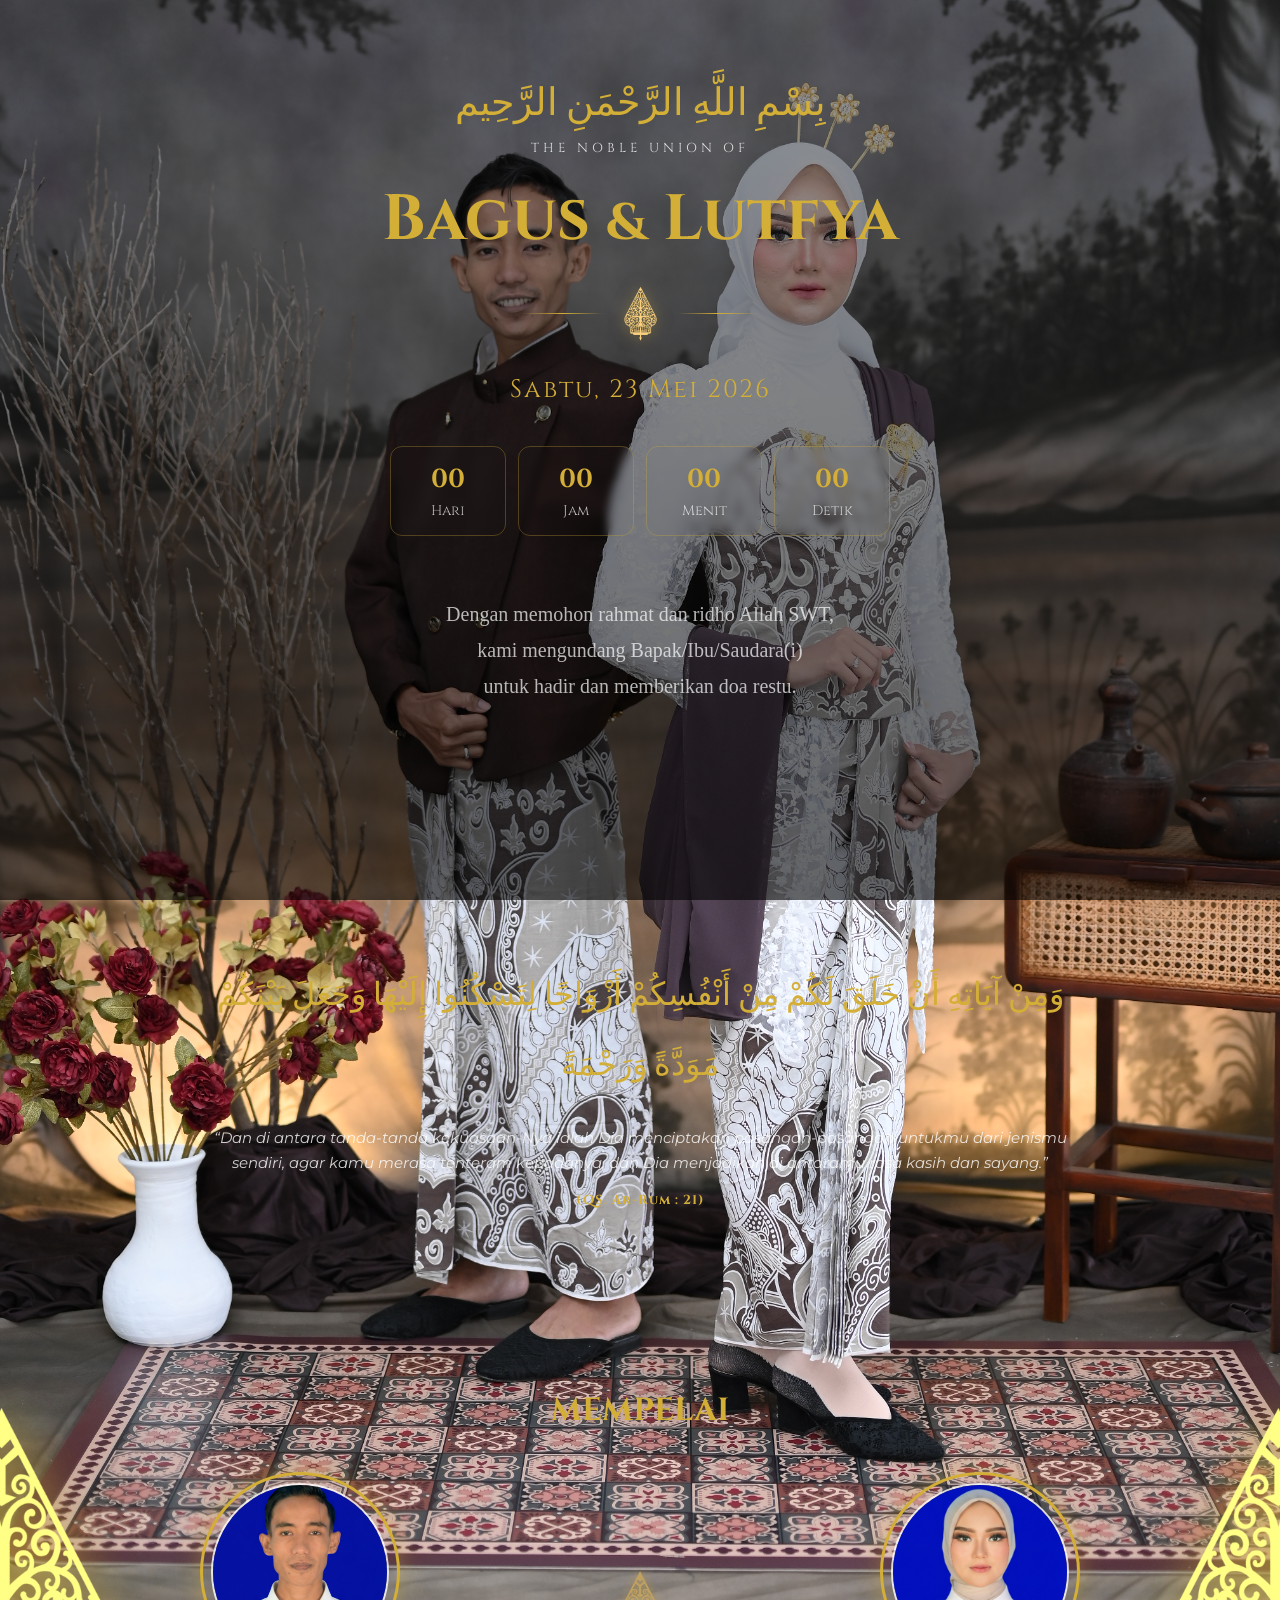
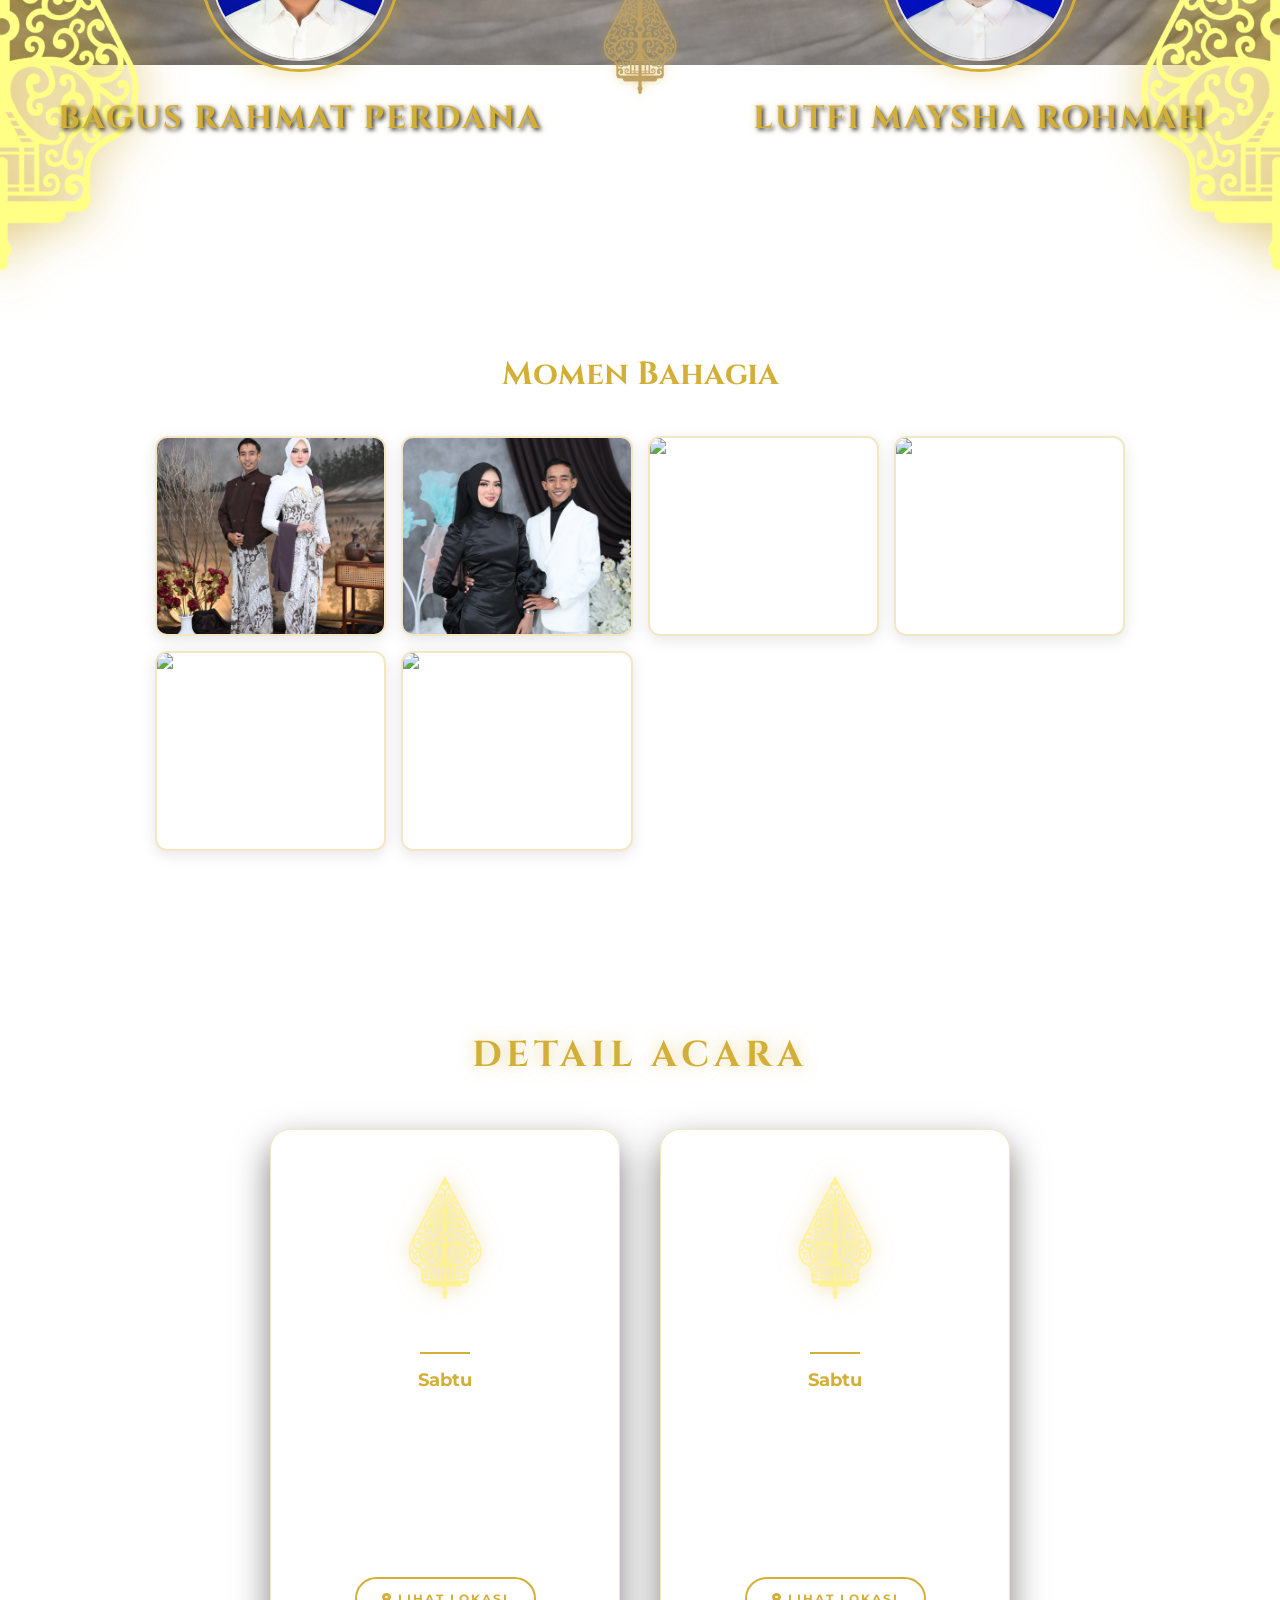
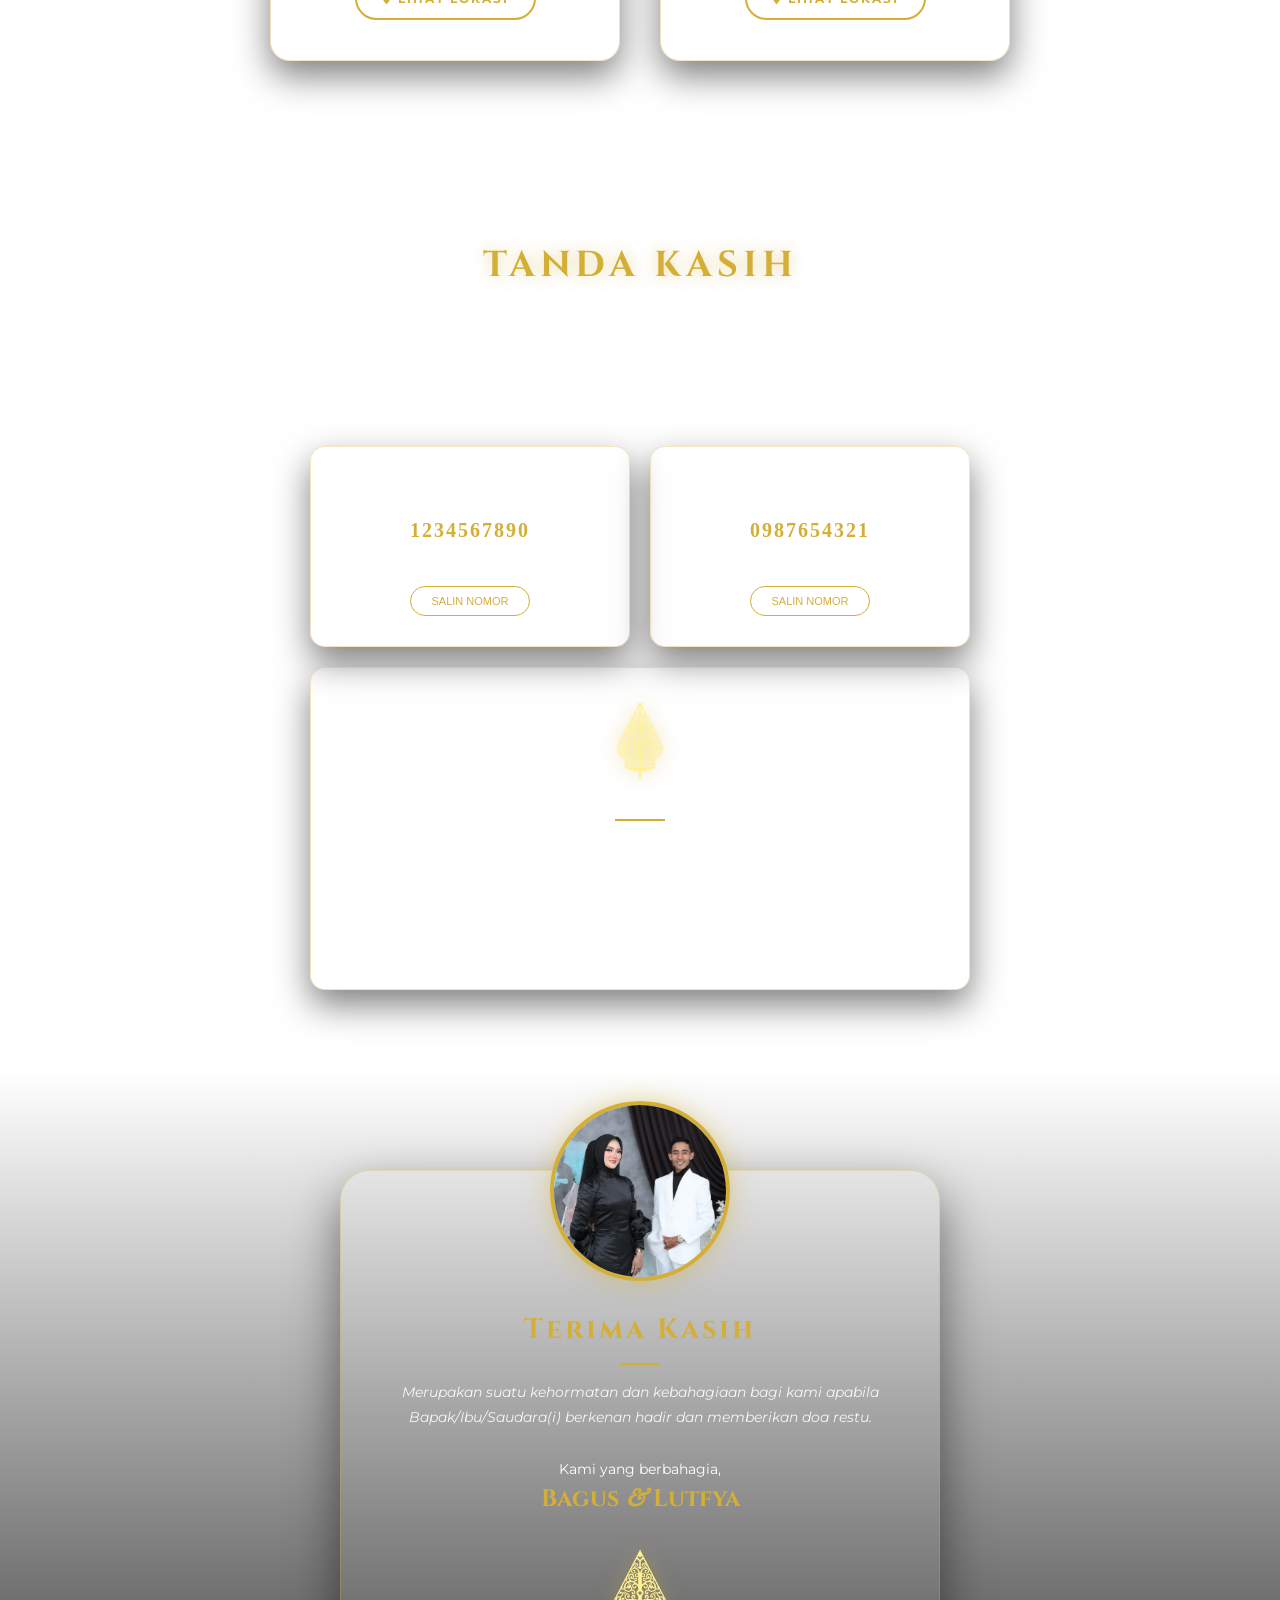
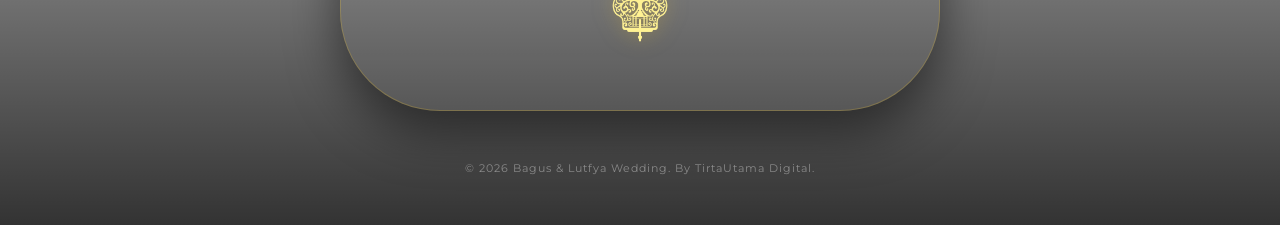
==== Halaman.html @ c31b5582 "Initial commit undangan" ====
<!DOCTYPE html>
<html lang="id">
<head>
    <meta charset="UTF-8">
    <meta name="viewport" content="width=device-width, initial-scale=1.0">
    <title>Undangan Pernikahan Bagus & Lutfya</title>

    <link href="https://fonts.googleapis.com/css2?family=Cinzel:wght@400;700&family=Alice&family=Montserrat:wght@300;400;600&display=swap" rel="stylesheet">
    <link rel="stylesheet" href="https://cdnjs.cloudflare.com/ajax/libs/font-awesome/6.5.1/css/all.min.css">
    <link rel="stylesheet" href="style.css">
</head>

<body class="invitation-open">

    <main class="invitation-content" id="invitation">
        
        <section class="section hero-section" id="home">
            <div class="hero-inner">
                <p class="bismillah">بِسْمِ اللَّهِ الرَّحْمَنِ الرَّحِيم</p>
                <p class="hero-top-text">THE NOBLE UNION OF</p>
                
                <h2 class="hero-title">
                    Bagus <span>&</span> Lutfya
                </h2>

                <div class="hero-divider">
                    <span class="line"></span>
                    <img src="gunung.png" class="gunungan-mini-header" alt="Gunungan">
                    <span class="line"></span>
                </div>

                <p class="hero-date">Sabtu, 23 Mei 2026</p>

                <div class="countdown-container">
                    <div class="countdown-item">
                        <span id="days">00</span>
                        <p>Hari</p>
                    </div>
                    <div class="countdown-item">
                        <span id="hours">00</span>
                        <p>Jam</p>
                    </div>
                    <div class="countdown-item">
                        <span id="minutes">00</span>
                        <p>Menit</p>
                    </div>
                    <div class="countdown-item">
                        <span id="seconds">00</span>
                        <p>Detik</p>
                    </div>
                </div>

                <p class="hero-text">
                    Dengan memohon rahmat dan ridho Allah SWT,<br>
                    kami mengundang Bapak/Ibu/Saudara(i)<br>
                    untuk hadir dan memberikan doa restu.
                </p>
            </div>
        </section>

        <section class="section ayat-section">
            <div class="container">
                <div class="ayat-box">
                    <p class="ayat-arab">
                        وَمِنْ آيَاتِهِ أَنْ خَلَقَ لَكُمْ مِنْ أَنْفُسِكُمْ أَزْوَاجًا لِتَسْكُنُوا إِلَيْهَا وَجَعَلَ بَيْنَكُمْ مَوَدَّةً وَرَحْمَةً
                    </p>
                    <p class="ayat-terjemah">
                        “Dan di antara tanda-tanda kekuasaan-Nya ialah Dia menciptakan pasangan-pasangan untukmu dari jenismu sendiri, agar kamu merasa tenteram kepadanya, dan Dia menjadikan di antaramu rasa kasih dan sayang.”
                    </p>
                    <p class="ayat-sumber">(QS. Ar-Rum : 21)</p>
                </div>
            </div>
        </section>

        <section class="section mempelai-section">
    <img src="gunung.png" class="gunungan-bg left" alt="Hiasan Kiri">
    <img src="gunung.png" class="gunungan-bg right" alt="Hiasan Kanan">

    <div class="mempelai-container">
        <h2 class="section-title">MEMPELAI</h2>

        <div class="mempelai-flex">
            <div class="mempelai-box">
                <div class="img-wrapper">
                    <img src="Mas Bagus.jpg" class="mempelai-img" alt="Bagus">
                </div>
                <h3 class="mempelai-name">Bagus Rahmat Perdana</h3>
                <p class="mempelai-parent">Putra dari <br> <b>Bapak Moch Winarto & Ibu Hermin Naningsih</b></p>
            </div>

            <div class="middle-divider">
                <img src="gunung.png" class="gunungan-mini-center" alt="Divider">
            </div>

            <div class="mempelai-box">
                <div class="img-wrapper">
                    <img src="Mbak Maysa.jpg" class="mempelai-img" alt="Lutfya">
                </div>
                <h3 class="mempelai-name">Lutfi Maysha Rohmah</h3>
                <p class="mempelai-parent">Putri dari <br> <b>Bapak Riyadi & Ibu Parinten</b></p>
            </div>
        </div>
    </div>
</section>

    <section class="section gallery-section" id="galeri">
    <div class="container">
        <h2 class="section-title">Momen Bahagia</h2>
        <div class="gallery-grid">
            <div class="gallery-item"><img src="P2.JPG" alt="Momen 1"></div>
            <div class="gallery-item"><img src="P3.JPG" alt="Momen 2"></div>
            <div class="gallery-item"><img src="foto3.jpg" alt="Momen 3"></div>
            <div class="gallery-item"><img src="foto4.jpg" alt="Momen 4"></div>
            <div class="gallery-item"><img src="foto5.jpg" alt="Momen 5"></div>
            <div class="gallery-item"><img src="foto6.jpg" alt="Momen 6"></div>
        </div>
    </div>
</section>

        <section class="detail-acara-section">
    <div class="container">
        <h2 class="section-title-gold">Detail Acara</h2>
        
        <div class="event-grid">
            <div class="event-card">
                <div class="event-icon">
                    <img src="gunung.png" alt="Gunungan">
                </div>
                <h3>Akad Nikah</h3>
                <div class="divider-gold"></div>
                <p class="event-day">Sabtu</p>
                <p class="event-date">23 Mei 2026</p>
                <p class="event-time">Pukul 09.00 WIB</p>
                <p class="event-location">Dsn. Gobed RT 01 RW 02, Ds. Pondokagung, Kasembon, Kab. Malang</p>
                
                <a href="https://maps.google.com/?q=Dsn.+Gobed+Malang" target="_blank" class="btn-maps">
                    <i class="fas fa-map-marker-alt"></i> LIHAT LOKASI
                </a>
            </div>

            <div class="event-card">
                <div class="event-icon">
                    <img src="gunung.png" alt="Gunungan">
                </div>
                <h3>Resepsi</h3>
                <div class="divider-gold"></div>
                <p class="event-day">Sabtu</p>
                <p class="event-date">23 Mei 2026</p>
                <p class="event-time">Pukul 12.00 – 20.00 WIB</p>
                <p class="event-location">Dsn. Gobed RT 01 RW 02, Ds. Pondokagung, Kasembon, Kab. Malang</p>
                
                <a href="https://maps.google.com/?q=Dsn.+Gobed+Malang" target="_blank" class="btn-maps">
                    <i class="fas fa-map-marker-alt"></i> LIHAT LOKASI
                </a>
            </div>
        </div>
    </div>
</section>

<section class="gift-section">
    <div class="container">
        <h2 class="section-title-gold">Tanda Kasih</h2>
        <p class="gift-intro">Doa restu Anda merupakan karunia yang sangat berarti bagi kami. Namun jika memberi adalah ungkapan kasih Anda, Anda dapat memberikan kado secara cashless melalui:</p>
        
        <div class="bank-grid">
            <div class="gift-card">
                <img src="https://upload.wikimedia.org/wikipedia/commons/5/5c/Bank_Central_Asia.svg" class="bank-logo" alt="BCA">
                <p class="account-number" id="rek-bagus">1234567890</p>
                <p class="account-name">a.n Bagus Rahmat Perdana</p>
                <button class="btn-copy" onclick="copyText('rek-bagus')">SALIN NOMOR</button>
            </div>

            <div class="gift-card">
                <img src="https://upload.wikimedia.org/wikipedia/commons/a/ad/Bank_Mandiri_logo_2016.svg" class="bank-logo" alt="Mandiri">
                <p class="account-number" id="rek-lutfi">0987654321</p>
                <p class="account-name">a.n Lutfi Maysha Rohmah</p>
                <button class="btn-copy" onclick="copyText('rek-lutfi')">SALIN NOMOR</button>
            </div>
        </div>

        <div class="address-grid">
            <div class="gift-card full-width">
                <div class="event-icon">
                    <img src="gunung.png" style="width: 50px;" alt="Gunungan">
                </div>
                <h3>Kirim Kado</h3>
                <div class="divider-gold"></div>
                <p class="address-text">
                    <strong>Alamat Pengiriman:</strong><br>
                    Dsn. Gobed RT 01 RW 02, Ds. Pondokagung,<br>
                    Kasembon, Kab. Malang
                </p>
                <p class="account-name">Penerima: Bagus / Lutfya</p>
            </div>
        </div>
    </div>
</section>

       <footer class="footer-thanks">
    <div class="container">
        <div class="thanks-card">
            <div class="thanks-photo-wrapper">
                <img src="Bagusfoter.JPG" alt="Bagus & Lutfya" class="thanks-img">
                <div class="photo-frame-gold"></div>
            </div>

            <div class="thanks-content">
                <h2 class="thanks-title">Terima Kasih</h2>
                <div class="divider-gold-small"></div>
                
                <p class="closing-text">
                    Merupakan suatu kehormatan dan kebahagiaan bagi kami apabila Bapak/Ibu/Saudara(i) berkenan hadir dan memberikan doa restu.
                </p>

                <div class="footer-signature">
                    <p class="footer-warm">Kami yang berbahagia,</p>
                    <h3 class="footer-nama">Bagus <span>&</span> Lutfya</h3>
                </div>
            </div>
            
            <img src="gunung.png" class="gunungan-footer" alt="Gunungan">
        </div>
        
        <p class="copyright">© 2026 Bagus & Lutfya Wedding. By TirtaUtama Digital.</p>
    </div>
</footer>

    </main>

    <script>
        document.addEventListener("DOMContentLoaded", () => {
            const targetDate = new Date("May 23, 2026 09:00:00").getTime();

            const updateCountdown = setInterval(() => {
                const now = new Date().getTime();
                const diff = targetDate - now;

                if (diff < 0) {
                    clearInterval(updateCountdown);
                    return;
                }

                const d = Math.floor(diff / (1000 * 60 * 60 * 24));
                const h = Math.floor((diff % (1000 * 60 * 60 * 24)) / (1000 * 60 * 60));
                const m = Math.floor((diff % (1000 * 60 * 60)) / (1000 * 60));
                const s = Math.floor((diff % (1000 * 60)) / 1000);

                document.getElementById("days").innerText = d < 10 ? "0" + d : d;
                document.getElementById("hours").innerText = h < 10 ? "0" + h : h;
                document.getElementById("minutes").innerText = m < 10 ? "0" + m : m;
                document.getElementById("seconds").innerText = s < 10 ? "0" + s : s;
            }, 1000);
        });
    </script>
</body>
</html>
---- style.css ----
/* ============================================================
   BAGIAN 1: KODE FLYER (TIDAK BERUBAH - TETAP ASLI)
============================================================ */
* {
    margin: 0;
    padding: 0;
    box-sizing: border-box;
}

body {
    font-family: 'Montserrat', sans-serif;
    color: #fff;
    min-height: 100vh;
    overflow: hidden; /* Mencegah scroll di halaman cover */
    
    /* BACKGROUND UTAMA - Menggunakan foto Bagus.JPG */
    background: linear-gradient(rgba(0, 0, 0, 0.45), rgba(0, 0, 0, 0.45)), 
                url("bagus.JPG") no-repeat;
    background-size: cover;
    background-position: center 29%; 
    background-attachment: fixed;
    
    display: flex;
    justify-content: center;
    align-items: center;
}

/* ================================
   OVERLAY LAYOUT
================================ */
.overlay {
    width: 100%;
    height: 100vh;
    display: flex;
    justify-content: center;
    align-items: center;
    padding: 20px;
}

/* ================================
   CARD (GLASS EFFECT) + GUNUNGAN
================================ */
.card {
    position: relative; /* Wadah untuk gunungan ::before & ::after */
    width: 100%;
    max-width: 400px;
    padding: 50px 30px;
    text-align: center;


    /* Animasi Muncul */
    animation: fadeInUp 1.5s ease-out;
    z-index: 10;
}

/* --- GUNUNGAN KIRI --- */
.card::before {
    content: "";
    position: absolute;
    left: -80px; /* Posisi di luar kiri kartu */
    bottom: -10px;
    width: 150px; 
    height: 220px;
    background: url('gunung.png') no-repeat center; /* Pastikan file ada */
    background-size: contain;
    z-index: -1; /* Di bawah kartu */
    opacity: 0.8;
    filter: drop-shadow(0 0 10px rgba(212, 175, 55, 0.6));
}

/* --- GUNUNGAN KANAN --- */
.card::after {
    content: "";
    position: absolute;
    right: -80px; /* Posisi di luar kanan kartu */
    bottom: -10px;
    width: 150px;
    height: 220px;
    background: url('gunung.png') no-repeat center;
    background-size: contain;
    z-index: -1;
    opacity: 0.8;
    transform: scaleX(-1); /* Membalik gambar agar simetris */
    filter: drop-shadow(0 0 10px rgba(212, 175, 55, 0.6));
}

@keyframes fadeInUp {
    from { opacity: 0; transform: translateY(40px); }
    to { opacity: 1; transform: translateY(0); }
}

/* ================================
   TEXT STYLING
================================ */
.subtitle {
    font-size: 10px;
    text-transform: uppercase;
    letter-spacing: 4px;
    margin-bottom: 25px;
    color: #f1f1f1;
    opacity: 0.8;
}

.title {
    font-family: 'Bodoni Moda', serif; 
    font-size: 42px;
    font-weight: 400;
    line-height: 1.1;
    margin-bottom: 15px;
    color: #d4af37; /* Gold */
    text-shadow: 2px 2px 10px rgba(0,0,0,0.5);
}

.title span {
    font-size: 28px;
    display: block;
    color: #fff;
    margin: 5px 0;
}

.divider {
    width: 50px;
    height: 2px;
    background: #d4af37;
    margin: 20px auto;
}

.date {
    font-size: 14px;
    letter-spacing: 3px;
    margin-bottom: 30px;
    display: inline-block;
}

.invite-text {
    font-size: 12px;
    font-style: italic;
    opacity: 0.8;
    margin-bottom: 10px;
}

.guest {
    font-size: 26px;
    font-weight: 600;
    margin-bottom: 35px;
    color: #fff;
}

/* ================================
   BUTTON
================================ */
.btn {
    background: linear-gradient(135deg, #d4af37, #b8962e);
    color: #fff;
    border: none;
    padding: 15px 35px;
    border-radius: 50px;
    font-size: 13px;
    font-weight: 600;
    text-transform: uppercase;
    letter-spacing: 1px;
    cursor: pointer;
    transition: 0.3s;
    box-shadow: 0 10px 20px rgba(0,0,0,0.2);
}

.btn:hover {
    transform: scale(1.05);
    background: linear-gradient(135deg, #e5c05b, #d4af37);
}

.note {
    font-size: 10px;
    opacity: 0.6;
    margin-top: 30px;
}

/* ============================================================
   BAGIAN 2: PERBAIKAN TOTAL HALAMAN UTAMA (INDEX.HTML)
   KODE DI BAWAH HANYA JALAN DI HALAMAN UNDANGAN
============================================================ */

/* Reset Body Khusus Halaman Utama (Agar tidak merusak Flyer) */
body:has(.invitation-content) {
    display: block; 
    overflow-y: auto;
    height: auto;
}

.invitation-content {
    width: 100%;
    margin: 0;
    padding: 0;
    text-align: center; 
}

/* --- HERO SECTION REPAIR --- */
/* Menggunakan !important agar tidak kalah dengan background body flyer */
body:has(.invitation-content) {
    display: block; 
    overflow-y: auto;
    height: auto;
    
    /* P2.JPG sekarang menjadi background statis untuk seluruh halaman index */
    background: linear-gradient(rgba(0,0,0,0.4), rgba(0,0,0,0.6)), 
                url("P2.JPG") no-repeat center center !important;
    background-size: cover !important;
    background-position: center 25% !important;
    background-attachment: fixed !important; /* Foto P2 tetap diam saat di-scroll */
}

.hero-inner {
    width: 100%;
    max-width: 800px;
    margin: 0 auto;
    display: flex;
    flex-direction: column;
    align-items: center;
}

.bismillah {
    font-family: 'Alice', serif;
    font-size: 38px !important; 
    color: #d4af37;
    margin-bottom: 15px;
    width: 100%;
    text-align: center;
    display: block;
}

.hero-top-text {
    font-family: 'Cinzel', serif;
    letter-spacing: 4px;
    font-size: 13px;
    opacity: 0.8;
    color: #fff;
}

.hero-title {
    font-family: 'Cinzel', serif;
    font-size: clamp(32px, 8vw, 64px); 
    font-weight: 700;
    color: #d4af37;
    margin: 25px 0;
    line-height: 1.2;
}

.hero-title span {
    font-size: 0.8em;
    color: #d4af37;
}

.hero-divider {
    display: flex;
    align-items: center;
    justify-content: center;
    gap: 20px;
    margin-bottom: 30px;
}

.gunungan-mini {
    width: 45px; 
    height: auto;
    filter: drop-shadow(0 0 8px rgba(212, 175, 55, 0.4));
}

.line {
    width: 80px;
    height: 1px;
    background: linear-gradient(to right, transparent, #d4af37, transparent);
}

.hero-date {
    font-family: 'Cinzel', serif;
    font-size: 25px;
    letter-spacing: 2px;
    color: #d4af37;
}

/* --- COUNTDOWN BOX --- */
.countdown-container {
    display: flex;
    justify-content: center;
    flex-wrap: nowrap; 
    gap: 12px;
    margin: 40px auto;
    width: 90%;
    max-width: 500px;
}

.countdown-item {
    border: 1px solid rgba(212, 175, 55, 0.3);
    padding: 15px 5px;
    border-radius: 12px;
    flex: 1;
    backdrop-filter: blur(4px);
}

.countdown-item span {
    display: block;
    font-size: 26px;
    font-weight: 700;
    color: #d4af37;
    font-family: 'Cinzel', serif;
}

.countdown-item p {
    font-family: 'Cinzel', serif;
    font-size: 14px;
    color: rgba(255,255,255,0.7);
    margin-top: 4px;
}


.hero-text {
    color: rgba(255,255,255,0.7);
    font-size: 20px;
    line-height: 1.8;
    margin-top: 20px;
    font-weight: 400;
    max-width: 600px;
    margin-left: auto;
    margin-right: auto;
    font-family: 'Playfair Display', serif;
}



/* --- SECTION GLOBAL --- */
/* Agar tidak menimpa hero, gunakan selector yang lebih spesifik */
.invitation-content .section {
    padding: 80px 20px;
    width: 100%;
    position: relative;
    background: transparent;
}

/* Pengecualian agar background Hero tidak tertutup hitam */
.invitation-content .hero-section.section {
    background-color: transparent;
}

.section-title {
    font-family: 'Cinzel', serif;
    font-size: 32px;
    color: #d4af37;
    margin-bottom: 40px;
}

/* --- GALLERY GRID --- */
.gallery-grid {
    display: grid;
    grid-template-columns: repeat(2, 1fr); 
    grid-gap: 10px;
    max-width: 1000px;
    margin: 0 auto;
}

@media (min-width: 768px) {
    .gallery-grid { grid-template-columns: repeat(4, 1fr); }
}

.gallery-item {
    border-radius: 10px;
    overflow: hidden;
    height: 200px;
    border: 1px solid rgba(212, 175, 55, 0.1);
}

.gallery-item img {
    width: 100%;
    height: 100%;
    object-fit: cover;
}

/* ============================================================
   PERBAIKAN: TEKS UNDANGAN & SECTION AYAT (TRANSPARAN)
============================================================ */
.invitation-content .ayat-section {
    padding: 100px 20px;
    width: 100%;
    display: block;
}

.invitation-content .ayat-box {
    max-width: 900px;
    margin: 0 auto;
    text-align: center;
}

/* 3. Perbaikan Teks Arab */
.invitation-content .ayat-arab {
    font-family: 'Alice', serif;
    font-size: clamp(20px, 5vw, 32px);
    color: #d4af37; /* Warna Emas */
    line-height: 2.2;
    margin-top: 75px;
    margin-bottom: 25px;
    display: block;
    direction: rtl; /* Memastikan format Arab dari kanan */
}

/* 4. Perbaikan Terjemahan & Sumber */
.invitation-content .ayat-terjemah {
    font-family: 'Montserrat', sans-serif;
    font-size: clamp(12px, 3.5vw, 15px);
    color: rgba(255, 255, 255, 0.8);
    font-style: italic;
    line-height: 1.7;
    margin-bottom: 15px;
    display: block;
}

.invitation-content .ayat-sumber {
    font-family: 'Cinzel', serif;
    font-size: 13px;
    color: #d4af37;
    letter-spacing: 1px;
    font-weight: bold;
    display: block;
}



/* ============================================================
   PENGATURAN SEMUA GUNUNGAN (UKURAN MANDIRI)
============================================================ */

/* 1. Gunungan di Header (Paling Atas) - Dibuat Kecil */
.gunungan-mini-header {
    width: 35px !important; /* Ukuran kecil agar tidak merusak layout atas */
    height: auto;
    filter: brightness(1.3) drop-shadow(0 0 8px rgba(212, 175, 55, 0.5));
    display: block;
    margin: 0 auto;
}

/* 2. Gunungan di Tengah (Antara Mempelai) - Ukuran Sedang */
.gunungan-mini-center {
    width: 80px !important; /* Ukuran sedang agar terlihat sebagai pembatas */
    height: auto;
    filter: brightness(1.5) drop-shadow(0 0 15px rgba(212, 175, 55, 0.8));
    display: block;
    margin: 0 auto;
}

/* 3. Gunungan Besar di Samping (Kanan & Kiri) - Dominan & Terang */
.gunungan-bg {
    position: absolute; /* Kunci agar tidak mendorong konten lain */
    bottom: -20px;
    height: 90%; /* Menjulang tinggi ke atas */
    z-index: 1;
    /* Warna emas dibuat sangat terang/dominan */
    filter: brightness(1.7) saturate(1.4) drop-shadow(0 0 25px rgba(212, 175, 55, 0.9));
    opacity: 1;
    pointer-events: none;
}

.gunungan-bg.left {
    left: -149px; /* Muncul setengah */
}

.gunungan-bg.right {
    right: -149px;
    transform: scaleX(-1); /* Balik arah */
}

/* ============================================================
   PENYESUAIAN CONTAINER (AGAR STABIL)
============================================================ */

/* Container Utama */
.mempelai-flex {
    display: flex;
    justify-content: center;
    align-items: center;
    gap: 20px;
    flex-wrap: wrap; /* Izinkan elemen turun ke bawah di HP */
    position: relative;
}

/* Pengaturan Box Mempelai */
.mempelai-box {
    flex: 1;
    min-width: 280px; /* Mencegah konten terlalu ciut */
    text-align: center;
    z-index: 2;
}

/* Frame Foto Lingkaran agar tetap Bulat Sempurna */
.img-wrapper {
    width: 160px;
    height: 160px;
    margin: 0 auto 15px;
    border-radius: 50%;
    border: 3px solid #d4af37;
    overflow: hidden;
    box-shadow: 0 0 15px rgba(212, 175, 55, 0.4);
}

.mempelai-img {
    width: 100%;
    height: 100%;
    object-fit: cover; /* Menjaga foto tetap proporsional */
}

/* Divider Gunungan Tengah */
.middle-divider {
    display: flex;
    justify-content: center;
    align-items: center;
    flex: 0 0 auto;
}

.gunungan-mini-center {
    width: 80px; /* Ukuran gunungan tengah */
    height: auto;
    filter: drop-shadow(0 0 5px rgba(212, 175, 55, 0.5));
}

/* ============================================================
   KHUSUS TAMPILAN HP (Agar Rapi Kembali)
============================================================ */
@media (max-width: 480px) {
    .mempelai-flex {
        flex-direction: column; /* Susun Mempelai Atas-Bawah */
        gap: 30px;
    }

    .mempelai-box {
        width: 100%;
        min-width: unset;
    }

    /* Mengubah Gunungan Tengah menjadi Pembatas Horizontal di HP */
    .middle-divider {
        width: 100%;
        margin: 10px 0;
    }

    .gunungan-mini-center {
        width: 60px; /* Perkecil sedikit di HP */
        transform: rotate(90deg); /* Opsional: Putar gunungan jika ingin estetika berbeda */
    }

    .img-wrapper {
        width: 130px;
        height: 130px;
    }
}

/* ============================================================
   STYLING NAMA MEMPELAI (FONT & WARNA KONSISTEN)
============================================================ */

.mempelai-name {
    /* Menggunakan font yang sama dengan Hero Title */
    font-family: 'Cinzel', serif; 
    
    /* Ukuran responsif: besar di desktop, menyesuaikan di HP */
    font-size: clamp(24px, 5vw, 32px); 
    
    /* Warna Emas Dominan */
    color: #d4af37; 
    
    /* Ketebalan Font */
    font-weight: 700;
    
    /* Spasi antar huruf agar lebih elegan */
    letter-spacing: 2px;
    
    /* Margin untuk jarak dengan foto dan nama orang tua */
    margin: 15px 0 5px 0;
    
    /* Efek bayangan agar teks tetap terbaca tajam di atas background P2.JPG */
    text-shadow: 2px 2px 4px rgba(0, 0, 0, 0.8), 
                 0 0 10px rgba(212, 175, 55, 0.3);
    
    text-transform: uppercase; /* Opsional: jika ingin huruf besar semua seperti di Hero */
}

/* Styling tambahan untuk keterangan 'Putra dari/Putri dari' agar fontnya kontras */
.mempelai-parent {
    font-family: 'Cormorant Garamond', serif;
    font-size: 15px;
    color: rgba(255, 255, 255, 0.9);
    line-height: 1.6;
    font-weight: 400;
}

.mempelai-parent b {
    color: #fff; /* Nama orang tua sedikit lebih terang */
    font-weight: 600;
}

/* ============================================================
   STYLING FOTO MEMPELAI (RAPI & ELEGAN)
============================================================ */

.img-wrapper {
    position: relative;
    /* Ukuran bingkai foto */
    width: 200px; 
    height: 200px;
    margin: 0 auto 25px auto; /* Center secara horizontal & jarak ke nama */
    
    /* Membuat bentuk lingkaran */
    border-radius: 50%;
    
    /* Memberikan jarak antara foto dan garis border emas */
    padding: 8px; 
    
    /* Border Emas Luar */
    border: 3px solid #d4af37;
    
    /* Efek Cahaya Emas di sekitar foto */
    box-shadow: 0 0 25px rgba(212, 175, 55, 0.4);
    
    background: transparent;
    display: flex;
    align-items: center;
    justify-content: center;
}

.mempelai-img {
    width: 100%;
    height: 100%;
    
    /* KUNCI: Foto otomatis terpotong rapi menjadi bulat */
    object-fit: cover; 
    border-radius: 50%;
    
    /* Border Putih tipis di dalam untuk pemisah */
    border: 2px solid rgba(255, 255, 255, 0.8);
    
    /* Animasi halus saat hover */
    transition: transform 0.5s ease;
}

/* Efek saat mouse mendekat (Opsional) */
.img-wrapper:hover .mempelai-img {
    transform: scale(1.05); /* Foto sedikit membesar */
}

/* Responsif untuk HP */
@media (max-width: 480px) {
    .img-wrapper {
        width: 150px;
        height: 150px;
    }
}

/* ============================================================
   GALLERY SECTION - 6 BOX (3 ATAS, 3 BAWAH)
============================================================ */

/* Container Utama Galeri */
.gallery-section {
    padding: 60px 0;
    background-color: transparent; /* Sesuaikan dengan tema Anda */
}

.gallery-grid {
    display: grid;
    /* Desktop: Otomatis membagi kolom berdasarkan lebar layar */
    grid-template-columns: repeat(auto-fit, minmax(200px, 1fr)); 
    gap: 15px; /* Jarak antar foto */
    padding: 0 15px;
}

.gallery-item {
    width: 100%;
    /* Membuat kotak foto menjadi persegi sempurna (Instagram Style) */
    aspect-ratio: 1 / 1; 
    overflow: hidden;
    border-radius: 12px; /* Sudut tumpul yang elegan */
    border: 2px solid rgba(212, 175, 55, 0.3); /* Bingkai gold tipis */
    box-shadow: 0 4px 15px rgba(0,0,0,0.1);
}

.gallery-item img {
    width: 100%;
    height: 100%;
    object-fit: cover; /* PENTING: Foto memenuhi kotak tanpa menjadi gepeng */
    display: block;
    transition: transform 0.4s ease;
}

/* Efek Zoom saat foto disentuh */
.gallery-item:hover img {
    transform: scale(1.1);
}

/* ============================================================
   PENYESUAIAN KHUSUS HP (Agar Rapih & Tidak Menumpuk)
============================================================ */
@media (max-width: 480px) {
    .gallery-grid {
        /* Memaksa tampilan 2 KOLOM di HP */
        grid-template-columns: repeat(2, 1fr); 
        gap: 10px; /* Jarak lebih rapat untuk layar kecil */
        padding: 0 10px;
    }

    .section-title {
        font-size: 1.6rem;
        margin-bottom: 30px;
    }
}

/* ============================================================
   DETAIL ACARA - MEWAH & ELEGANT DESIGN
============================================================ */

.detail-acara-section {
    padding: 100px 20px;
    background: url('P2.JPG') no-repeat center center/cover attachment fixed;
    position: relative;
    text-align: center;
}

/* Overlay gelap agar teks terbaca */
.detail-acara-section::before {
    content: "";
    position: absolute;
    top: 0; left: 0; width: 100%; height: 100%;
    z-index: 1;
}

.detail-acara-section .container {
    position: relative;
    z-index: 2;
}

.section-title-gold {
    font-family: 'Cinzel', serif;
    color: #d4af37;
    font-size: 36px;
    margin-bottom: 50px;
    text-transform: uppercase;
    letter-spacing: 5px;
    text-shadow: 0 0 15px rgba(212, 175, 55, 0.5);
}

/* Grid Layout */
.event-grid {
    display: flex;
    justify-content: center;
    gap: 40px;
    flex-wrap: wrap;
}

/* Kartu Event Elegan */
.event-card {
    background: rgba(255, 255, 255, 0.05); /* Glassmorphism */
    border: 1px solid rgba(212, 175, 55, 0.3);
    padding: 40px;
    border-radius: 20px;
    width: 350px;
    transition: all 0.4s ease;
    box-shadow: 0 15px 35px rgba(0, 0, 0, 0.5);
}

.event-card:hover {
    transform: translateY(-15px);
    border-color: #d4af37;
    box-shadow: 0 20px 40px rgba(212, 175, 55, 0.2);
}

.event-icon img {
    width: 80px; 
    height: auto;
    filter: brightness(1.5) drop-shadow(0 0 10px rgba(212, 175, 55, 0.5)); 
    margin-bottom: 20px;
    display: block;
    margin: 0 auto;
}

.event-card h3 {
    font-family: 'Cinzel', serif;
    color: #fff;
    font-size: 24px;
    margin-bottom: 10px;
}

.divider-gold {
    width: 50px;
    height: 2px;
    background: #d4af37;
    margin: 15px auto;
}

.event-day {
    color: #d4af37;
    font-weight: 700;
    font-size: 18px;
    margin-bottom: 5px;
}

.event-date {
    font-size: 22px;
    color: #fff;
    font-weight: 600;
    margin-bottom: 10px;
}

.event-time {
    color: rgba(255, 255, 255, 0.8);
    font-style: italic;
    margin-bottom: 15px;
}

.event-location {
    font-size: 14px;
    line-height: 1.6;
    color: rgba(255, 255, 255, 0.9);
    margin-bottom: 30px;
    min-height: 80px;
}

/* TOMBOL GOOGLE MAPS MEWAH */
.btn-maps {
    display: inline-block;
    padding: 12px 25px;
    background: transparent;
    border: 2px solid #d4af37;
    color: #d4af37;
    text-decoration: none;
    font-weight: 700;
    font-size: 12px;
    letter-spacing: 2px;
    border-radius: 50px;
    transition: all 0.3s ease;
}

.btn-maps:hover {
    background: #d4af37;
    color: #000;
    box-shadow: 0 0 20px rgba(212, 175, 55, 0.6);
}

/* Responsif HP */
@media (max-width: 768px) {
    .event-grid {
        flex-direction: column;
        align-items: center;
    }
    .event-card {
        width: 100%;
        max-width: 320px;
    }
}

/* ============================================================
   GIFT SECTION - MEWAH & ELEGAN
============================================================ */
.gift-section {
    padding: 80px 20px;
    text-align: center;
}

.gift-intro {
    font-family: 'Cinzel', serif;
    color: #fff;
    max-width: 600px;
    margin: 0 auto 40px auto;
    font-size: 14px;
    line-height: 1.6;
}

/* Grid Rekening */
.bank-grid {
    font-family: 'Cinzel', serif;
    display: flex;
    justify-content: center;
    gap: 20px;
    flex-wrap: wrap;
    margin-bottom: 20px;
}

/* Grid Alamat */
.address-grid {
    font-family: 'Great Vibes', cursive;
    display: flex;
    justify-content: center;
    margin-top: 20px;
}

/* Base Card Style */
.gift-card {
    background: rgba(255, 255, 255, 0.05); /* Glassmorphism */
    border: 1px solid rgba(212, 175, 55, 0.3);
    box-shadow: 0 15px 35px rgba(0, 0, 0, 0.5);
    padding: 30px;
    border-radius: 15px;
    width: 320px;
    transition: all 0.3s ease;
}

.gift-card.full-width {
    width: 660px; /* Gabungan 2 card + gap */
}

.gift-card:hover {
    border-color: #d4af37;
    transform: translateY(-5px);
}

.bank-logo {
    height: 30px;
    margin-bottom: 20px;
    filter: brightness(0) invert(1); /* Membuat logo jadi putih agar elegan */
}

.account-number {
    font-family: 'Playfair Display', serif;
    font-size: 20px;
    color: #d4af37;
    font-weight: 700;
    letter-spacing: 2px;
    margin-bottom: 5px;
}

.account-name {
    color: #fff;
    font-size: 14px;
    margin-bottom: 20px;
}

.address-text {
    color: #fff;
    margin-bottom: 10px;
    line-height: 1.6;
}

/* Button Salin */
.btn-copy {
    background: transparent;
    border: 1px solid #d4af37;
    color: #d4af37;
    padding: 8px 20px;
    border-radius: 50px;
    font-size: 11px;
    cursor: pointer;
    transition: 0.3s;
}

.btn-copy:hover {
    background: #d4af37;
    color: #000;
}

/* ============================================================
   FOOTER THANKS - MEWAH & PREMIUM
============================================================ */
.footer-thanks {
    padding: 100px 20px 50px;
    background: linear-gradient(to bottom, transparent, rgba(0,0,0,0.8));
    position: relative;
    text-align: center;
}

.thanks-card {
    max-width: 600px;
    margin: 0 auto;
    background: rgba(255, 255, 255, 0.03);
    border: 1px solid rgba(212, 175, 55, 0.3);
    border-radius: 30px 30px 100px 100px; /* Bentuk unik melengkung di bawah */
    padding: 60px 40px;
    box-shadow: 0 20px 50px rgba(0,0,0,0.5);
    position: relative;
}

/* ============================================================
   FOOTER THANKS - MEWAH & PREMIUM
============================================================ */
.footer-thanks {
    padding: 100px 20px 50px;
    background: linear-gradient(to bottom, transparent, rgba(0,0,0,0.8));
    position: relative;
    text-align: center;
}

.thanks-card {
    max-width: 600px;
    margin: 0 auto;
    background: rgba(255, 255, 255, 0.03);
    border: 1px solid rgba(212, 175, 55, 0.3);
    border-radius: 30px 30px 100px 100px; /* Bentuk unik melengkung di bawah */
    padding: 60px 40px;
    box-shadow: 0 20px 50px rgba(0,0,0,0.5);
    position: relative;
}

/* Foto Mempelai Berdua */
.thanks-photo-wrapper {
    width: 180px;
    height: 180px;
    margin: -130px auto 30px; /* Foto naik ke atas memotong border */
    position: relative;
    z-index: 5;
}

.thanks-img {
    width: 100%;
    height: 100%;
    object-fit: cover;
    border-radius: 50%;
    border: 4px solid #d4af37;
    box-shadow: 0 0 25px rgba(212, 175, 55, 0.5);
}

/* Judul & Teks */
.thanks-title {
    font-family: 'Cinzel', serif;
    color: #d4af37;
    font-size: 28px;
    letter-spacing: 3px;
    margin-bottom: 10px;
}

.divider-gold-small {
    width: 40px;
    height: 2px;
    background: #d4af37;
    margin: 15px auto;
}

.closing-text {
    font-family: 'Montserrat', sans-serif;
    color: rgba(255, 255, 255, 0.9);
    font-size: 14px;
    line-height: 1.8;
    margin-bottom: 30px;
    font-style: italic;
}

.footer-warm {
    color: #fff;
    font-size: 14px;
    margin-bottom: 5px;
}

.footer-nama {
    font-family: 'Cinzel', serif;
    color: #d4af37;
    font-size: 24px;
    font-weight: 700;
}

.footer-nama span {
    font-family: 'Alice', serif;
    font-style: italic;
}

/* Penutup Gunungan */
.gunungan-footer {
    width: 60px;
    margin-top: 30px;
    filter: brightness(1.5) drop-shadow(0 0 10px rgba(212, 175, 55, 0.5));
}

.copyright {
    margin-top: 50px;
    font-size: 11px;
    color: rgba(255, 255, 255, 0.4);
    letter-spacing: 1px;
}

/* Responsive Mobile */
@media (max-width: 576px) {
    .thanks-card {
        padding: 60px 20px 40px;
        margin-top: 80px;
    }
    .thanks-photo-wrapper {
        width: 150px;
        height: 150px;
        margin-top: -110px;
    }
}


/* --- RESPONSIVE MOBILE FIX --- */
@media (max-width: 480px) {
    .hero-title { font-size: 38px; }
    .bismillah { font-size: 28px !important; }
    .countdown-container { gap: 6px; }
    .countdown-item span { font-size: 20px; }
    .line { width: 40px; }
    .hero-text { font-size: 14px; padding: 0 10px; }
}
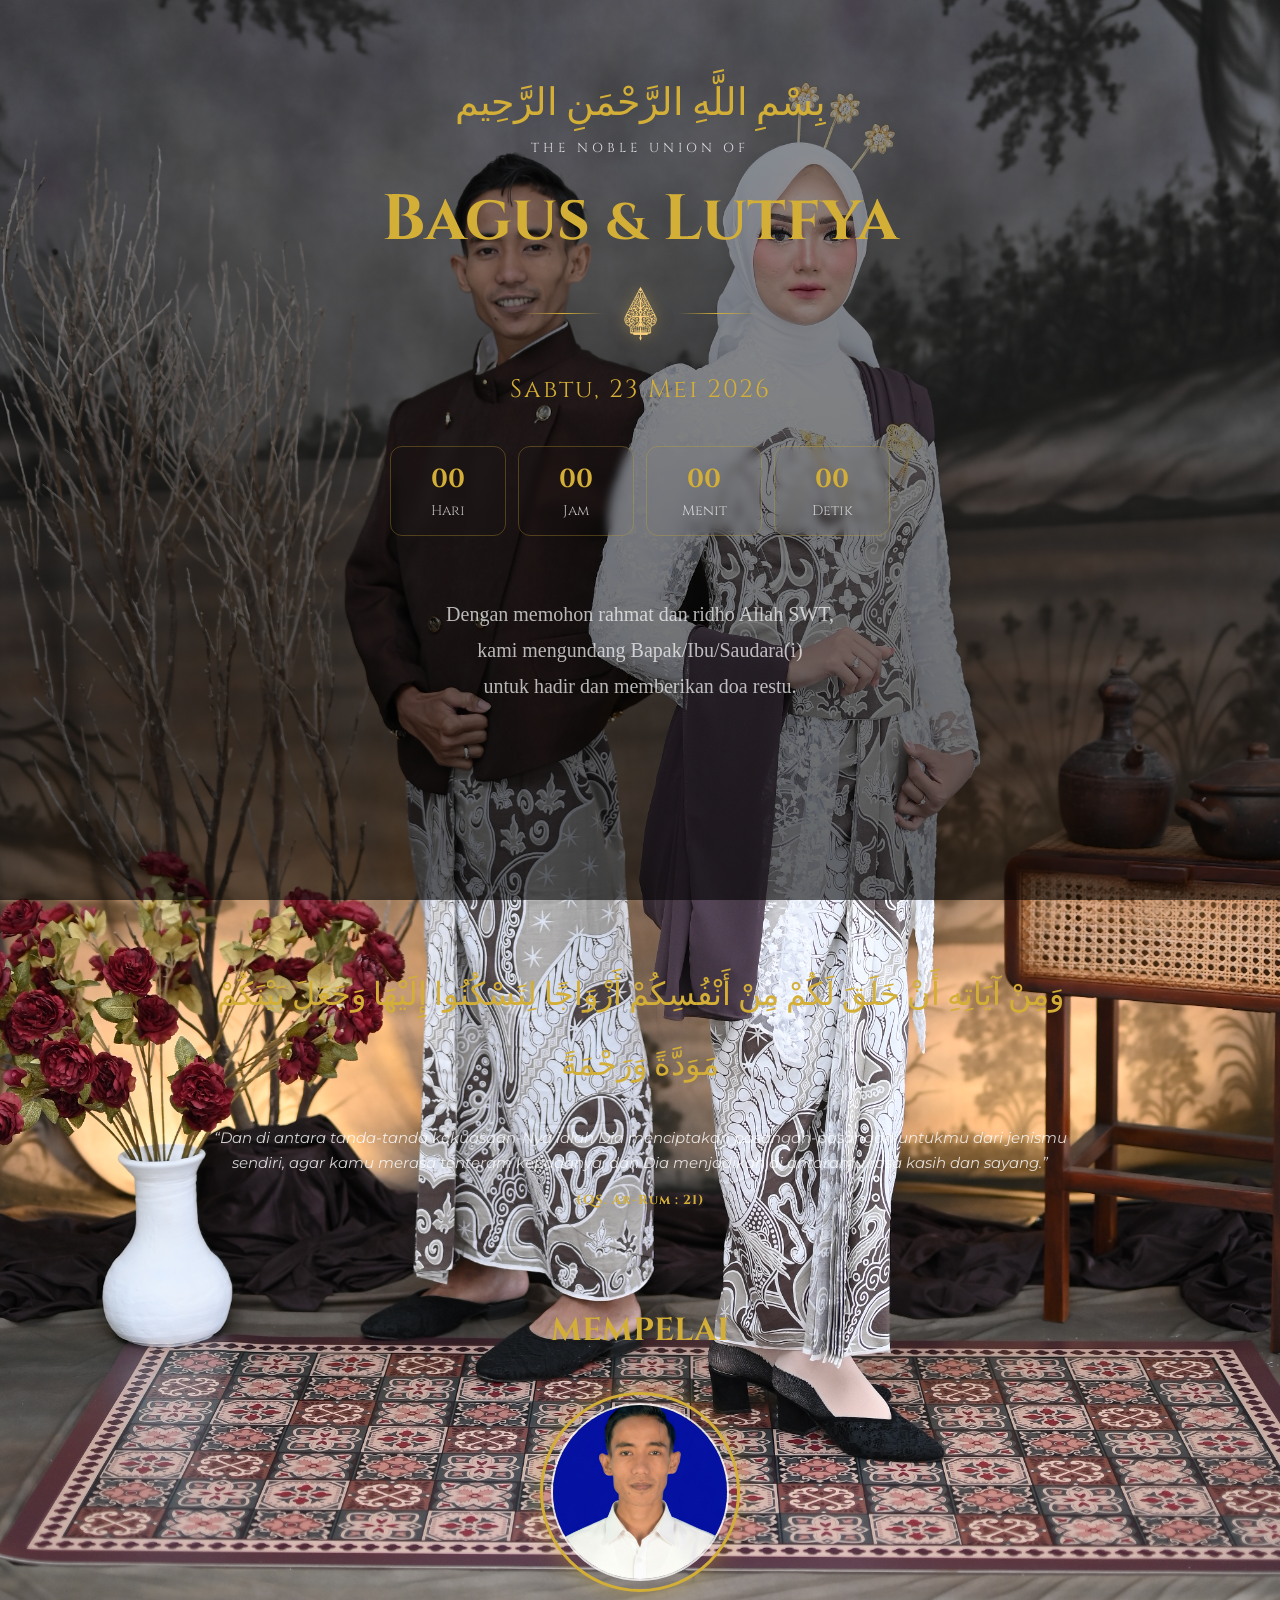
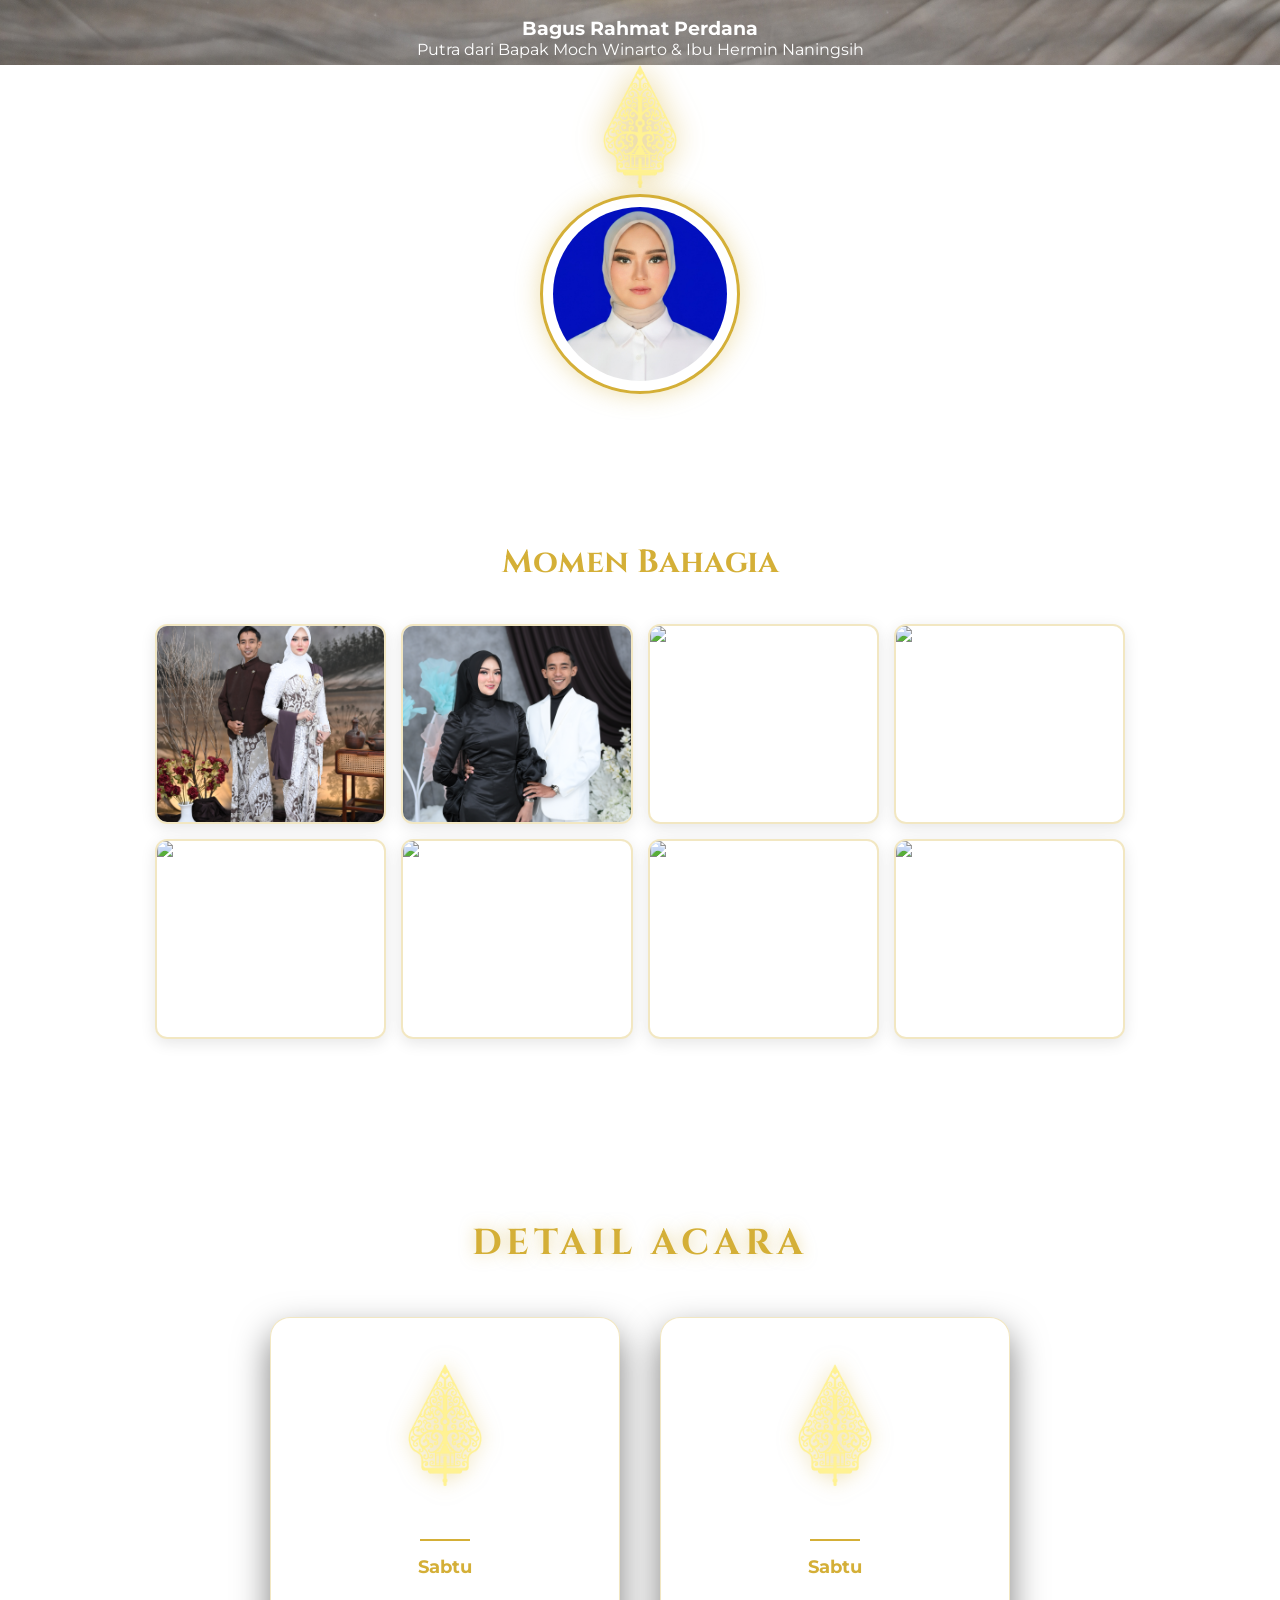
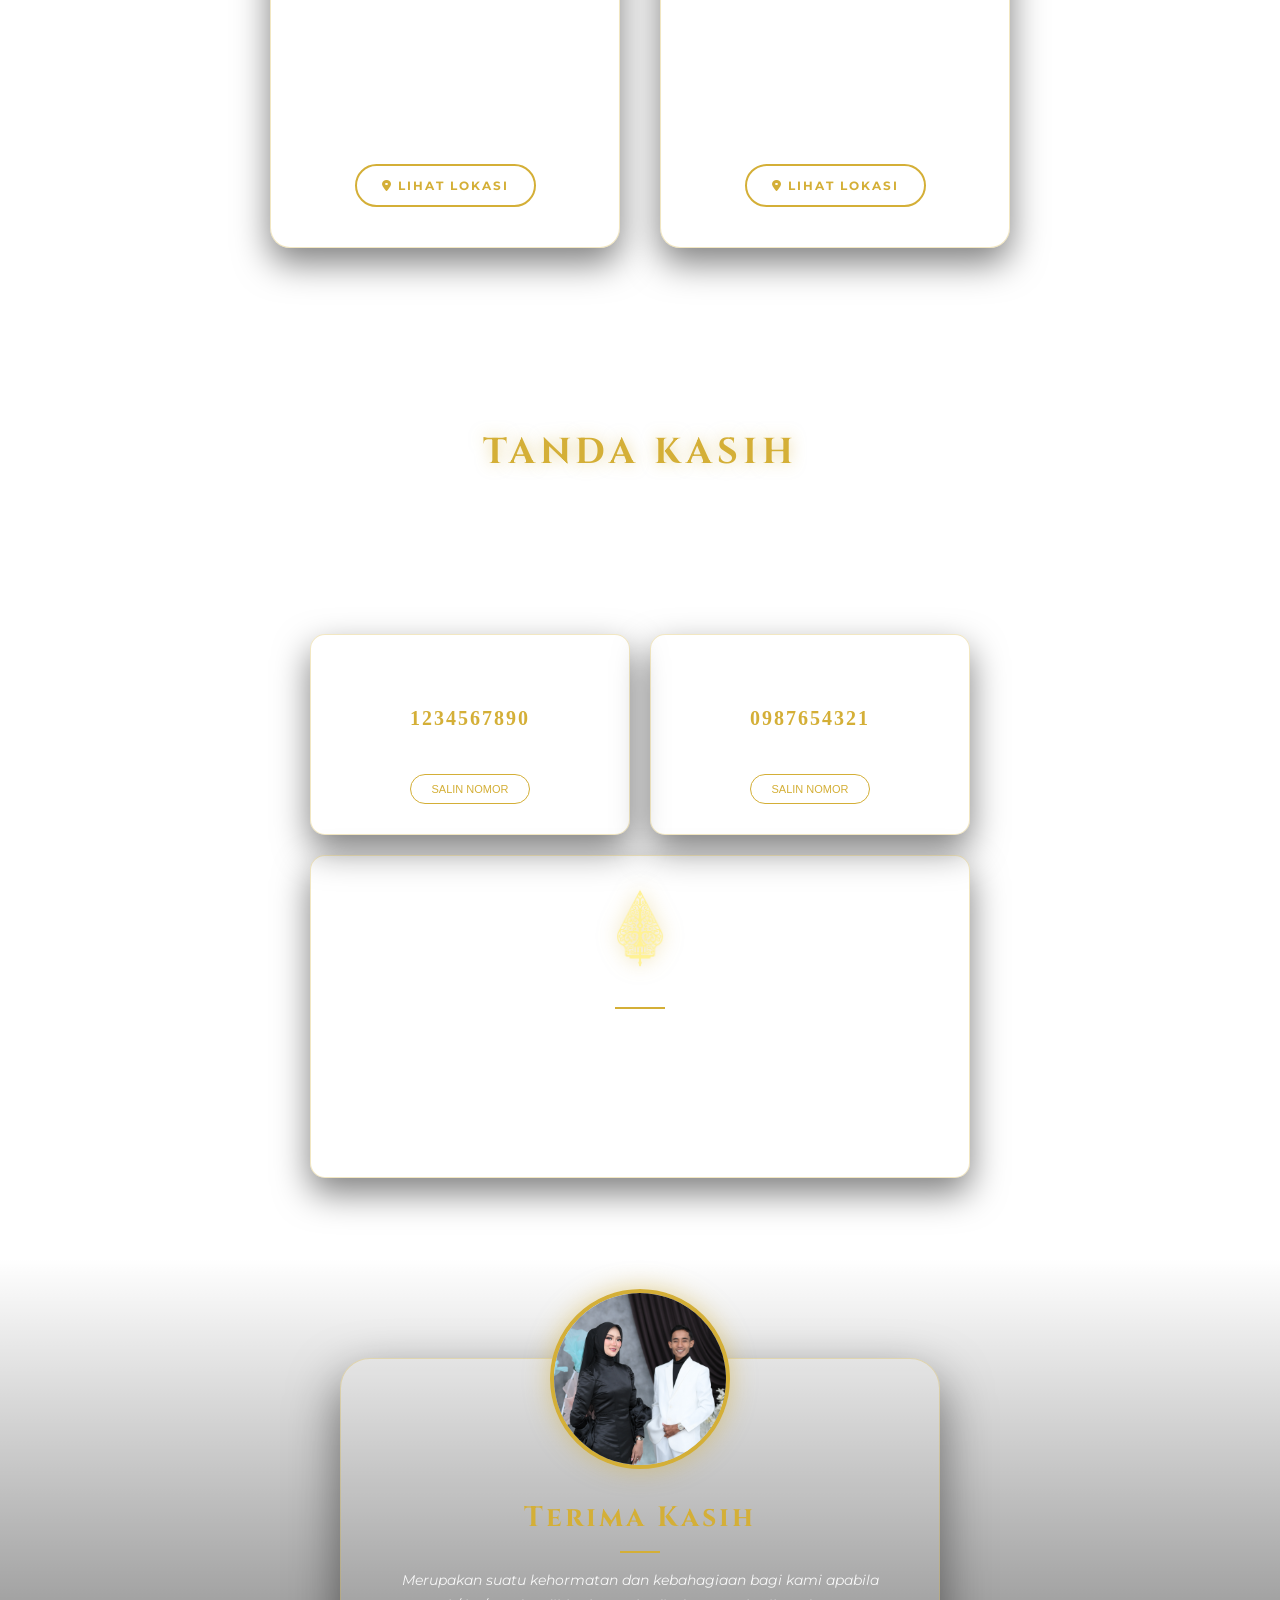
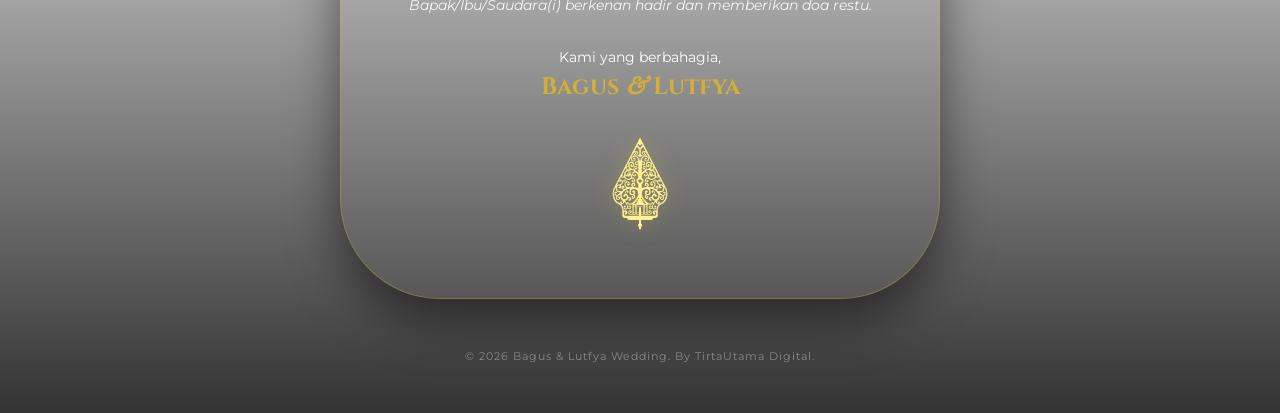
==== commit 3a964612: "Update isi undangan" ====
--- a/Halaman.html
+++ b/Halaman.html
@@ -71,33 +71,28 @@
                 </div>
             </div>
         </section>
-
-        <section class="section mempelai-section">
-    <img src="gunung.png" class="gunungan-bg left" alt="Hiasan Kiri">
-    <img src="gunung.png" class="gunungan-bg right" alt="Hiasan Kanan">
-
     <div class="mempelai-container">
         <h2 class="section-title">MEMPELAI</h2>
 
         <div class="mempelai-flex">
             <div class="mempelai-box">
                 <div class="img-wrapper">
-                    <img src="Mas Bagus.jpg" class="mempelai-img" alt="Bagus">
+                    <img src="Mas Bagus.jpg" class="mempelai-img">
                 </div>
                 <h3 class="mempelai-name">Bagus Rahmat Perdana</h3>
-                <p class="mempelai-parent">Putra dari <br> <b>Bapak Moch Winarto & Ibu Hermin Naningsih</b></p>
+                <p>Putra dari Bapak Moch Winarto & Ibu Hermin Naningsih</p>
             </div>
 
             <div class="middle-divider">
-                <img src="gunung.png" class="gunungan-mini-center" alt="Divider">
+                <img src="gunung.png" class="gunungan-mini-center">
             </div>
 
             <div class="mempelai-box">
                 <div class="img-wrapper">
-                    <img src="Mbak Maysa.jpg" class="mempelai-img" alt="Lutfya">
+                    <img src="Mbak Maysa.jpg" class="mempelai-img">
                 </div>
                 <h3 class="mempelai-name">Lutfi Maysha Rohmah</h3>
-                <p class="mempelai-parent">Putri dari <br> <b>Bapak Riyadi & Ibu Parinten</b></p>
+                <p>Putri dari Bapak Riyadi & Ibu Parinten</p>
             </div>
         </div>
     </div>
@@ -112,6 +107,8 @@
             <div class="gallery-item"><img src="foto3.jpg" alt="Momen 3"></div>
             <div class="gallery-item"><img src="foto4.jpg" alt="Momen 4"></div>
             <div class="gallery-item"><img src="foto5.jpg" alt="Momen 5"></div>
+            <div class="gallery-item"><img src="foto6.jpg" alt="Momen 6"></div>
+            <div class="gallery-item"><img src="foto6.jpg" alt="Momen 6"></div>
             <div class="gallery-item"><img src="foto6.jpg" alt="Momen 6"></div>
         </div>
     </div>
--- a/style.css
+++ b/style.css
@@ -448,20 +448,20 @@
 .gunungan-bg {
     position: absolute; /* Kunci agar tidak mendorong konten lain */
     bottom: -20px;
-    height: 90%; /* Menjulang tinggi ke atas */
+    height: 70%; /* Menjulang tinggi ke atas */
     z-index: 1;
     /* Warna emas dibuat sangat terang/dominan */
-    filter: brightness(1.7) saturate(1.4) drop-shadow(0 0 25px rgba(212, 175, 55, 0.9));
+    filter: brightness(1.7) saturate(1.4) drop-shadow(0 0 25px rgba(92, 72, 8, 0.9));
     opacity: 1;
     pointer-events: none;
 }
 
 .gunungan-bg.left {
-    left: -149px; /* Muncul setengah */
+    left: -209px; /* Muncul setengah */
 }
 
 .gunungan-bg.right {
-    right: -149px;
+    right: -209px;
     transform: scaleX(-1); /* Balik arah */
 }
 
@@ -469,128 +469,45 @@
    PENYESUAIAN CONTAINER (AGAR STABIL)
 ============================================================ */
 
-/* Container Utama */
-.mempelai-flex {
-    display: flex;
-    justify-content: center;
-    align-items: center;
-    gap: 20px;
-    flex-wrap: wrap; /* Izinkan elemen turun ke bawah di HP */
+.mempelai-section {
+    position: relative; /* Wajib agar gunungan samping nempel di sini */
+    padding: 60px 0;
+    overflow: hidden;   /* Agar gunungan tidak bikin layar goyang kiri-kanan */
+}
+
+.gunungan-samping {
+    position: absolute;
+    width: 60px;        /* Diperkecil sesuai request */
+    opacity: 0.15;      /* Transparan agar elegan */
+    z-index: 1;         /* Di belakang teks */
+    pointer-events: none;
+}
+
+.gunungan-samping.kiri {
+    left: 0;            /* Mentok kiri */
+    top: 15%;           /* Posisi tinggi rendahnya */
+}
+
+.gunungan-samping.kanan {
+    right: 0;           /* Mentok kanan */
+    top: 45%;           /* Posisi berbeda agar tidak terlalu kaku */
+    transform: scaleX(-1); /* Balik arah gambar */
+}
+
+.mempelai-container {
     position: relative;
-}
-
-/* Pengaturan Box Mempelai */
-.mempelai-box {
-    flex: 1;
-    min-width: 280px; /* Mencegah konten terlalu ciut */
-    text-align: center;
-    z-index: 2;
-}
-
-/* Frame Foto Lingkaran agar tetap Bulat Sempurna */
-.img-wrapper {
-    width: 160px;
-    height: 160px;
-    margin: 0 auto 15px;
-    border-radius: 50%;
-    border: 3px solid #d4af37;
-    overflow: hidden;
-    box-shadow: 0 0 15px rgba(212, 175, 55, 0.4);
-}
-
-.mempelai-img {
-    width: 100%;
-    height: 100%;
-    object-fit: cover; /* Menjaga foto tetap proporsional */
-}
-
-/* Divider Gunungan Tengah */
-.middle-divider {
-    display: flex;
-    justify-content: center;
-    align-items: center;
-    flex: 0 0 auto;
-}
-
-.gunungan-mini-center {
-    width: 80px; /* Ukuran gunungan tengah */
-    height: auto;
-    filter: drop-shadow(0 0 5px rgba(212, 175, 55, 0.5));
-}
-
-/* ============================================================
-   KHUSUS TAMPILAN HP (Agar Rapi Kembali)
-============================================================ */
+    z-index: 2;         /* Memastikan teks di atas gunungan */
+}
+
+/* Penyesuaian HP */
 @media (max-width: 480px) {
     .mempelai-flex {
-        flex-direction: column; /* Susun Mempelai Atas-Bawah */
+        flex-direction: column;
         gap: 30px;
     }
-
-    .mempelai-box {
-        width: 100%;
-        min-width: unset;
+    .gunungan-samping {
+        width: 45px;    /* Di HP dibuat makin kecil agar tidak mengganggu */
     }
-
-    /* Mengubah Gunungan Tengah menjadi Pembatas Horizontal di HP */
-    .middle-divider {
-        width: 100%;
-        margin: 10px 0;
-    }
-
-    .gunungan-mini-center {
-        width: 60px; /* Perkecil sedikit di HP */
-        transform: rotate(90deg); /* Opsional: Putar gunungan jika ingin estetika berbeda */
-    }
-
-    .img-wrapper {
-        width: 130px;
-        height: 130px;
-    }
-}
-
-/* ============================================================
-   STYLING NAMA MEMPELAI (FONT & WARNA KONSISTEN)
-============================================================ */
-
-.mempelai-name {
-    /* Menggunakan font yang sama dengan Hero Title */
-    font-family: 'Cinzel', serif; 
-    
-    /* Ukuran responsif: besar di desktop, menyesuaikan di HP */
-    font-size: clamp(24px, 5vw, 32px); 
-    
-    /* Warna Emas Dominan */
-    color: #d4af37; 
-    
-    /* Ketebalan Font */
-    font-weight: 700;
-    
-    /* Spasi antar huruf agar lebih elegan */
-    letter-spacing: 2px;
-    
-    /* Margin untuk jarak dengan foto dan nama orang tua */
-    margin: 15px 0 5px 0;
-    
-    /* Efek bayangan agar teks tetap terbaca tajam di atas background P2.JPG */
-    text-shadow: 2px 2px 4px rgba(0, 0, 0, 0.8), 
-                 0 0 10px rgba(212, 175, 55, 0.3);
-    
-    text-transform: uppercase; /* Opsional: jika ingin huruf besar semua seperti di Hero */
-}
-
-/* Styling tambahan untuk keterangan 'Putra dari/Putri dari' agar fontnya kontras */
-.mempelai-parent {
-    font-family: 'Cormorant Garamond', serif;
-    font-size: 15px;
-    color: rgba(255, 255, 255, 0.9);
-    line-height: 1.6;
-    font-weight: 400;
-}
-
-.mempelai-parent b {
-    color: #fff; /* Nama orang tua sedikit lebih terang */
-    font-weight: 600;
 }
 
 /* ============================================================
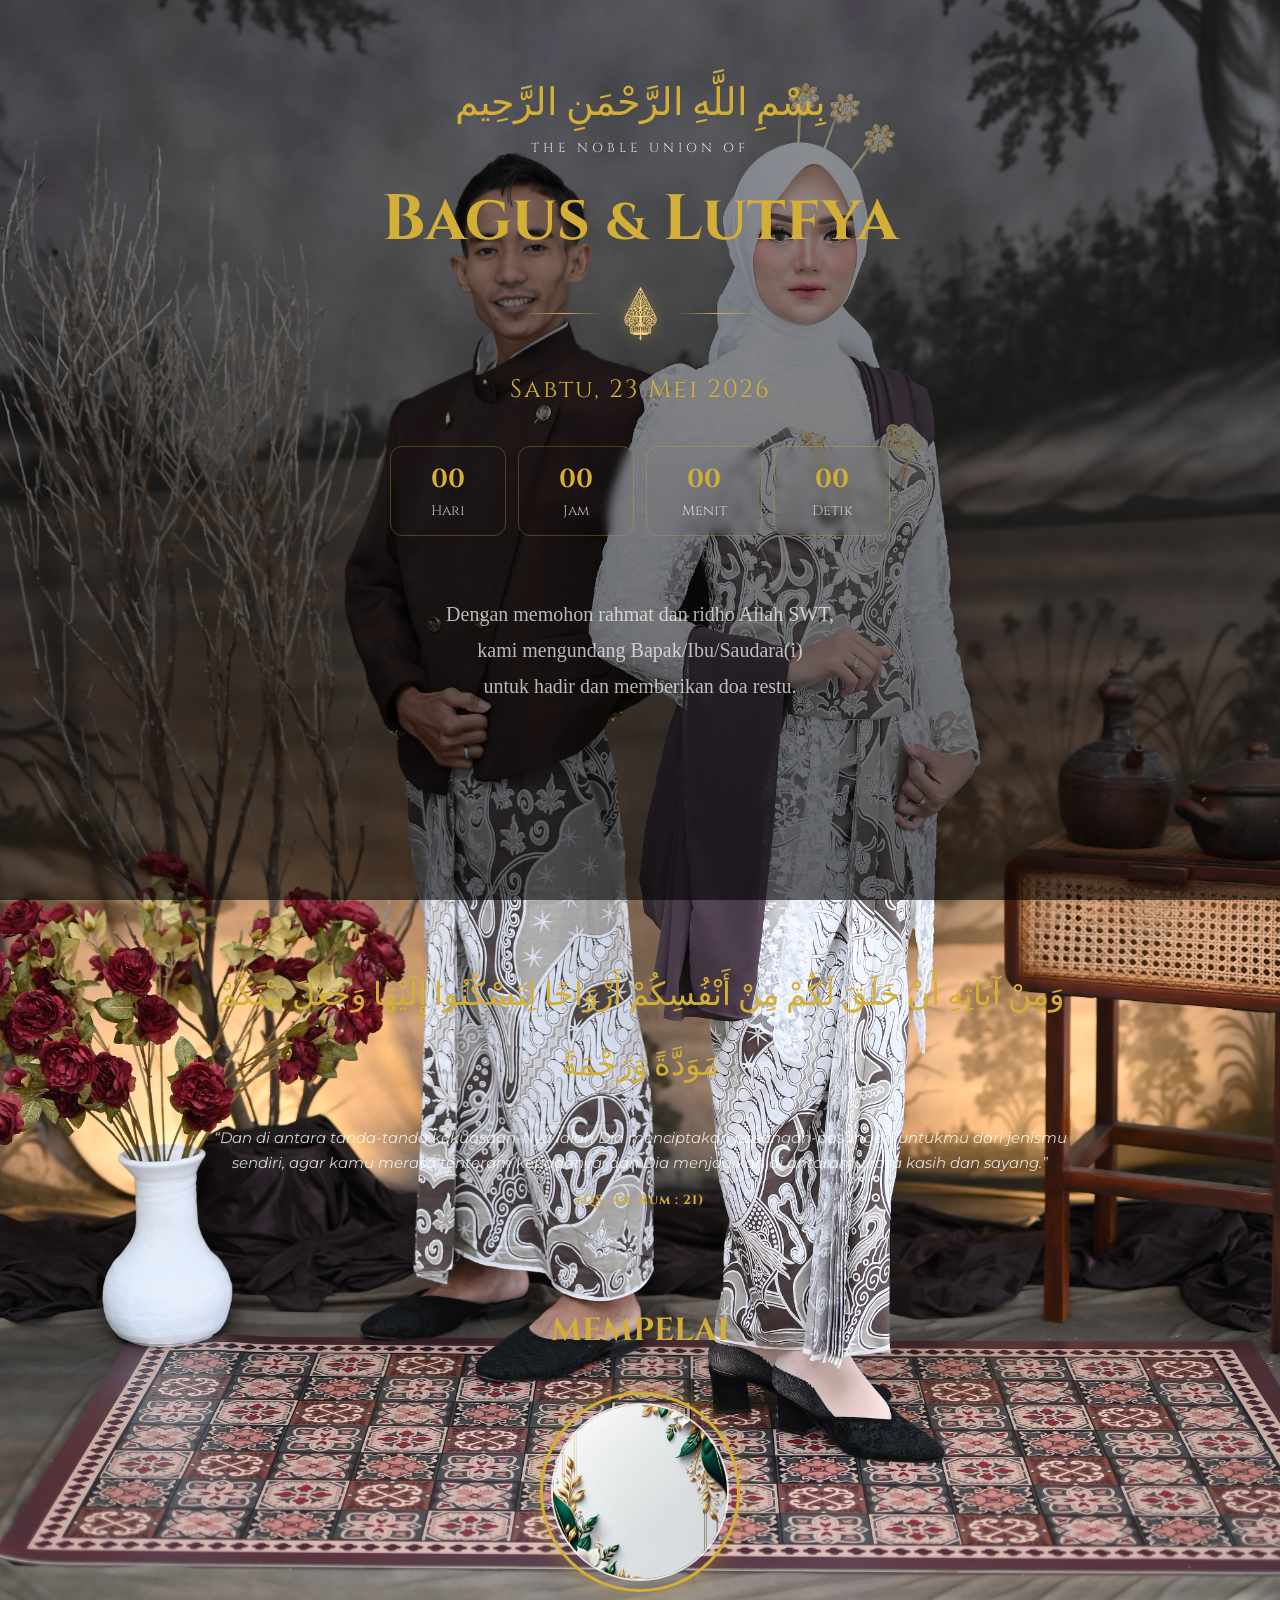
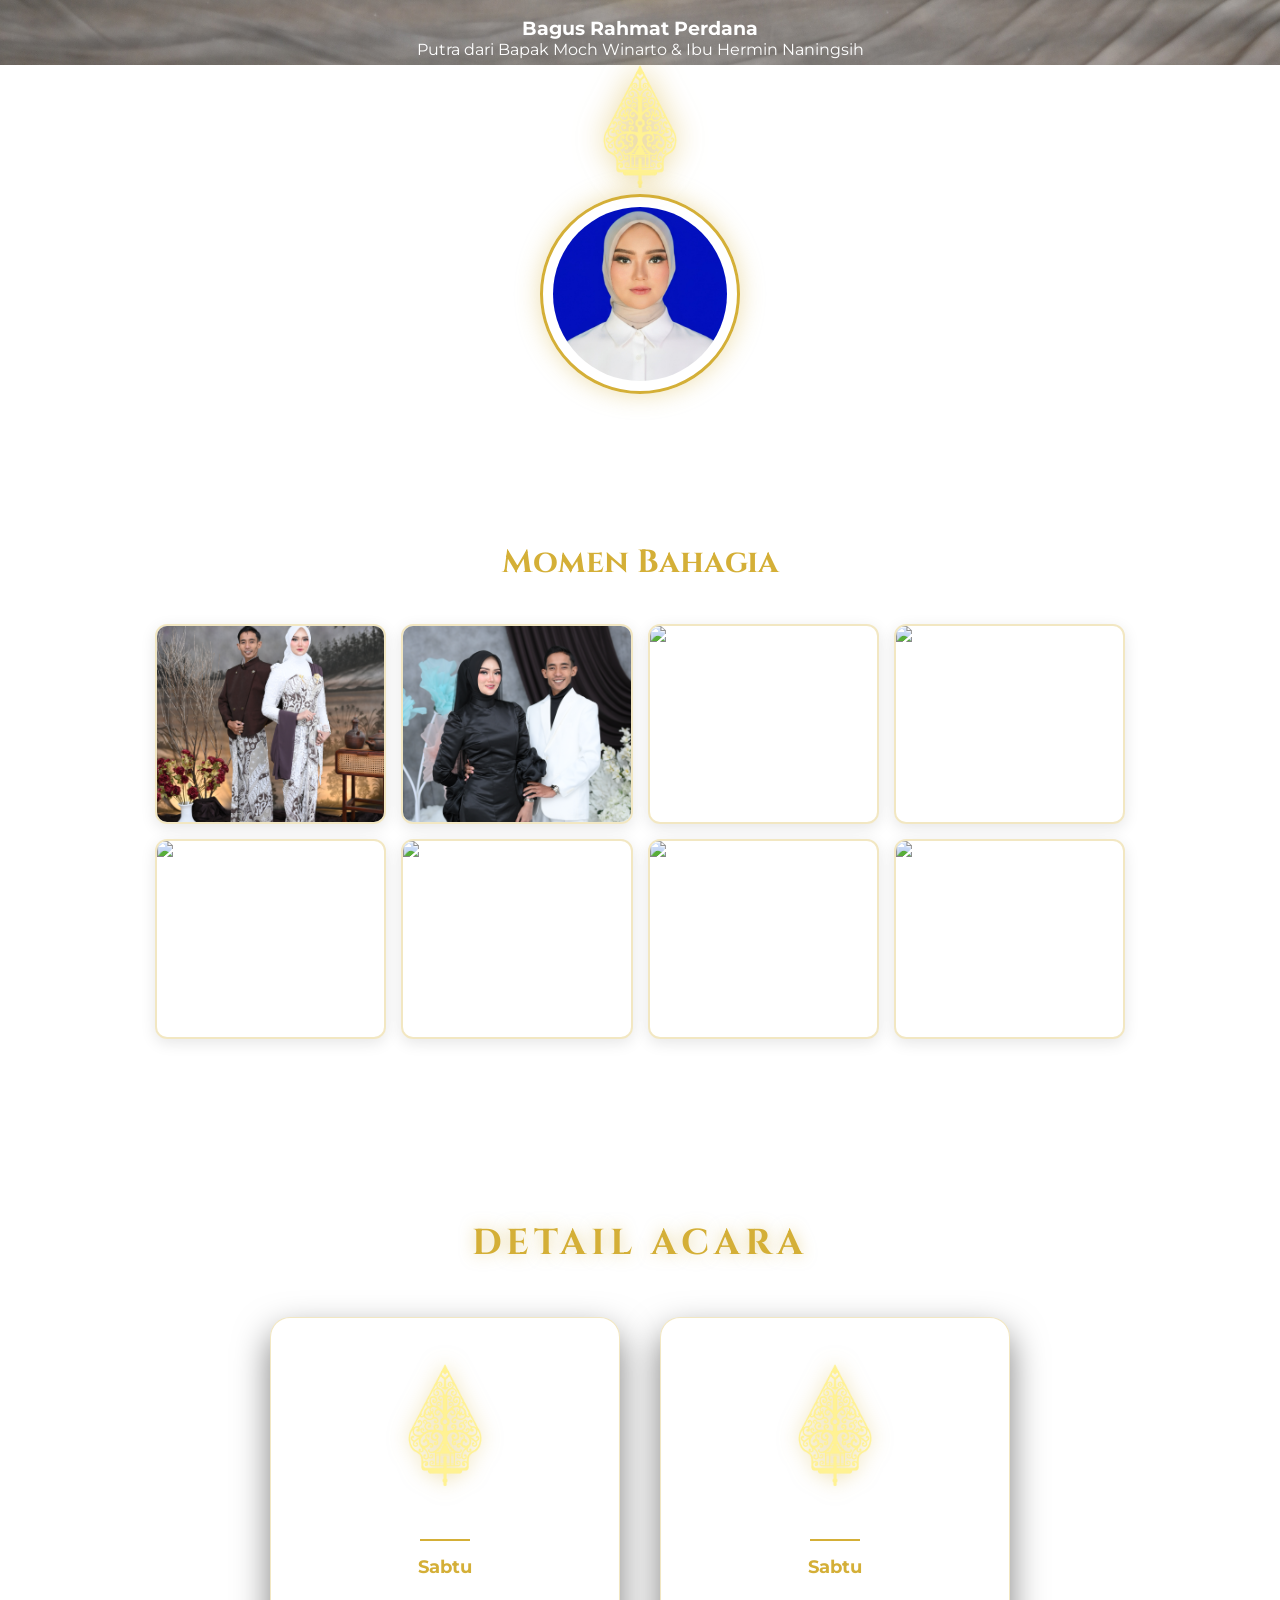
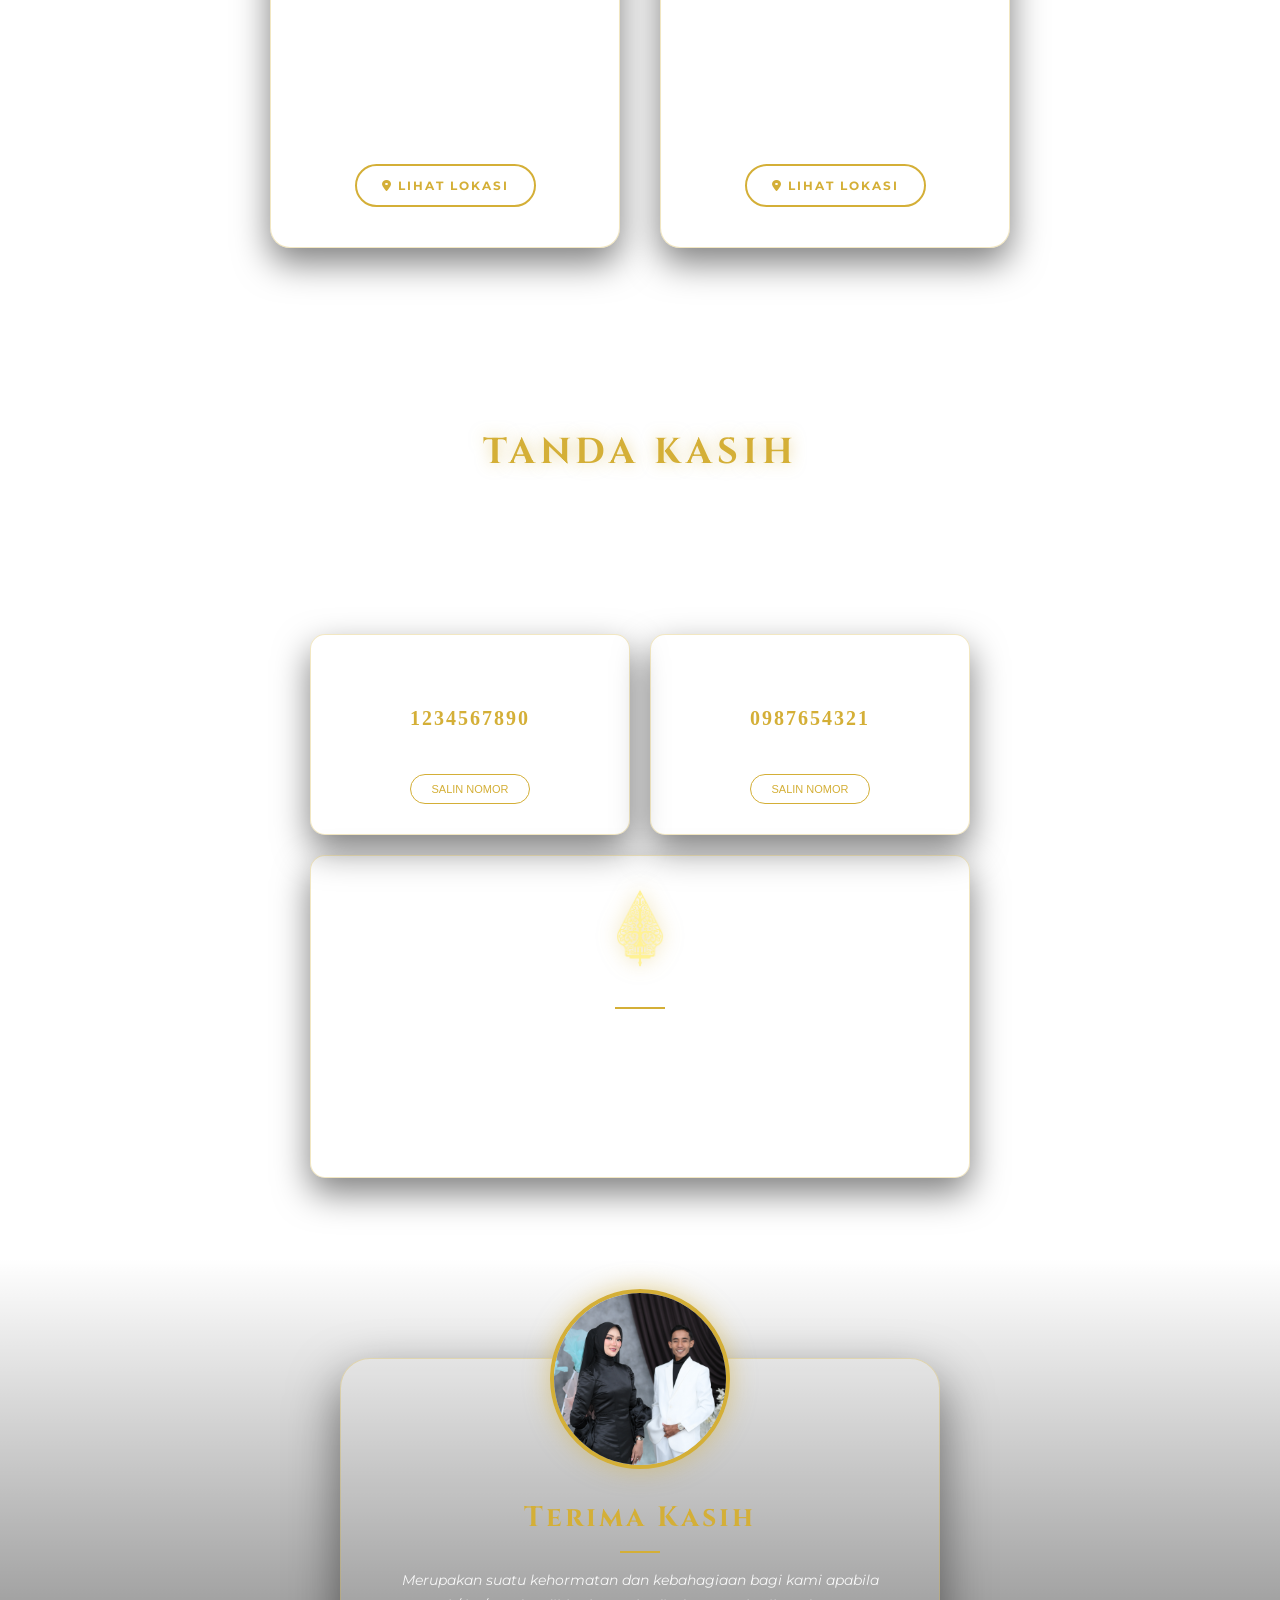
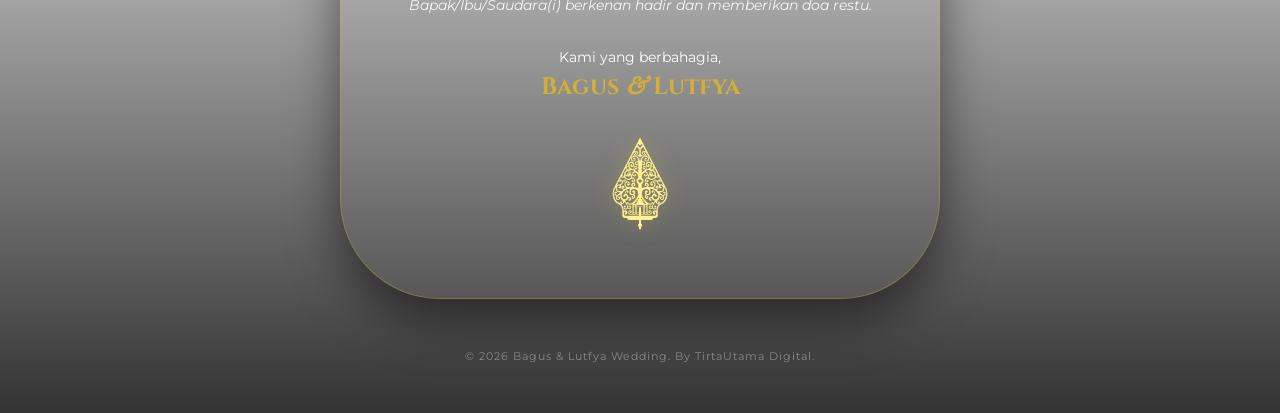
==== commit 4cdc2e94: "update" ====
--- a/Halaman.html
+++ b/Halaman.html
@@ -77,7 +77,7 @@
         <div class="mempelai-flex">
             <div class="mempelai-box">
                 <div class="img-wrapper">
-                    <img src="Mas Bagus.jpg" class="mempelai-img">
+                    <img src="plandA.jpg" class="mempelai-img">
                 </div>
                 <h3 class="mempelai-name">Bagus Rahmat Perdana</h3>
                 <p>Putra dari Bapak Moch Winarto & Ibu Hermin Naningsih</p>
